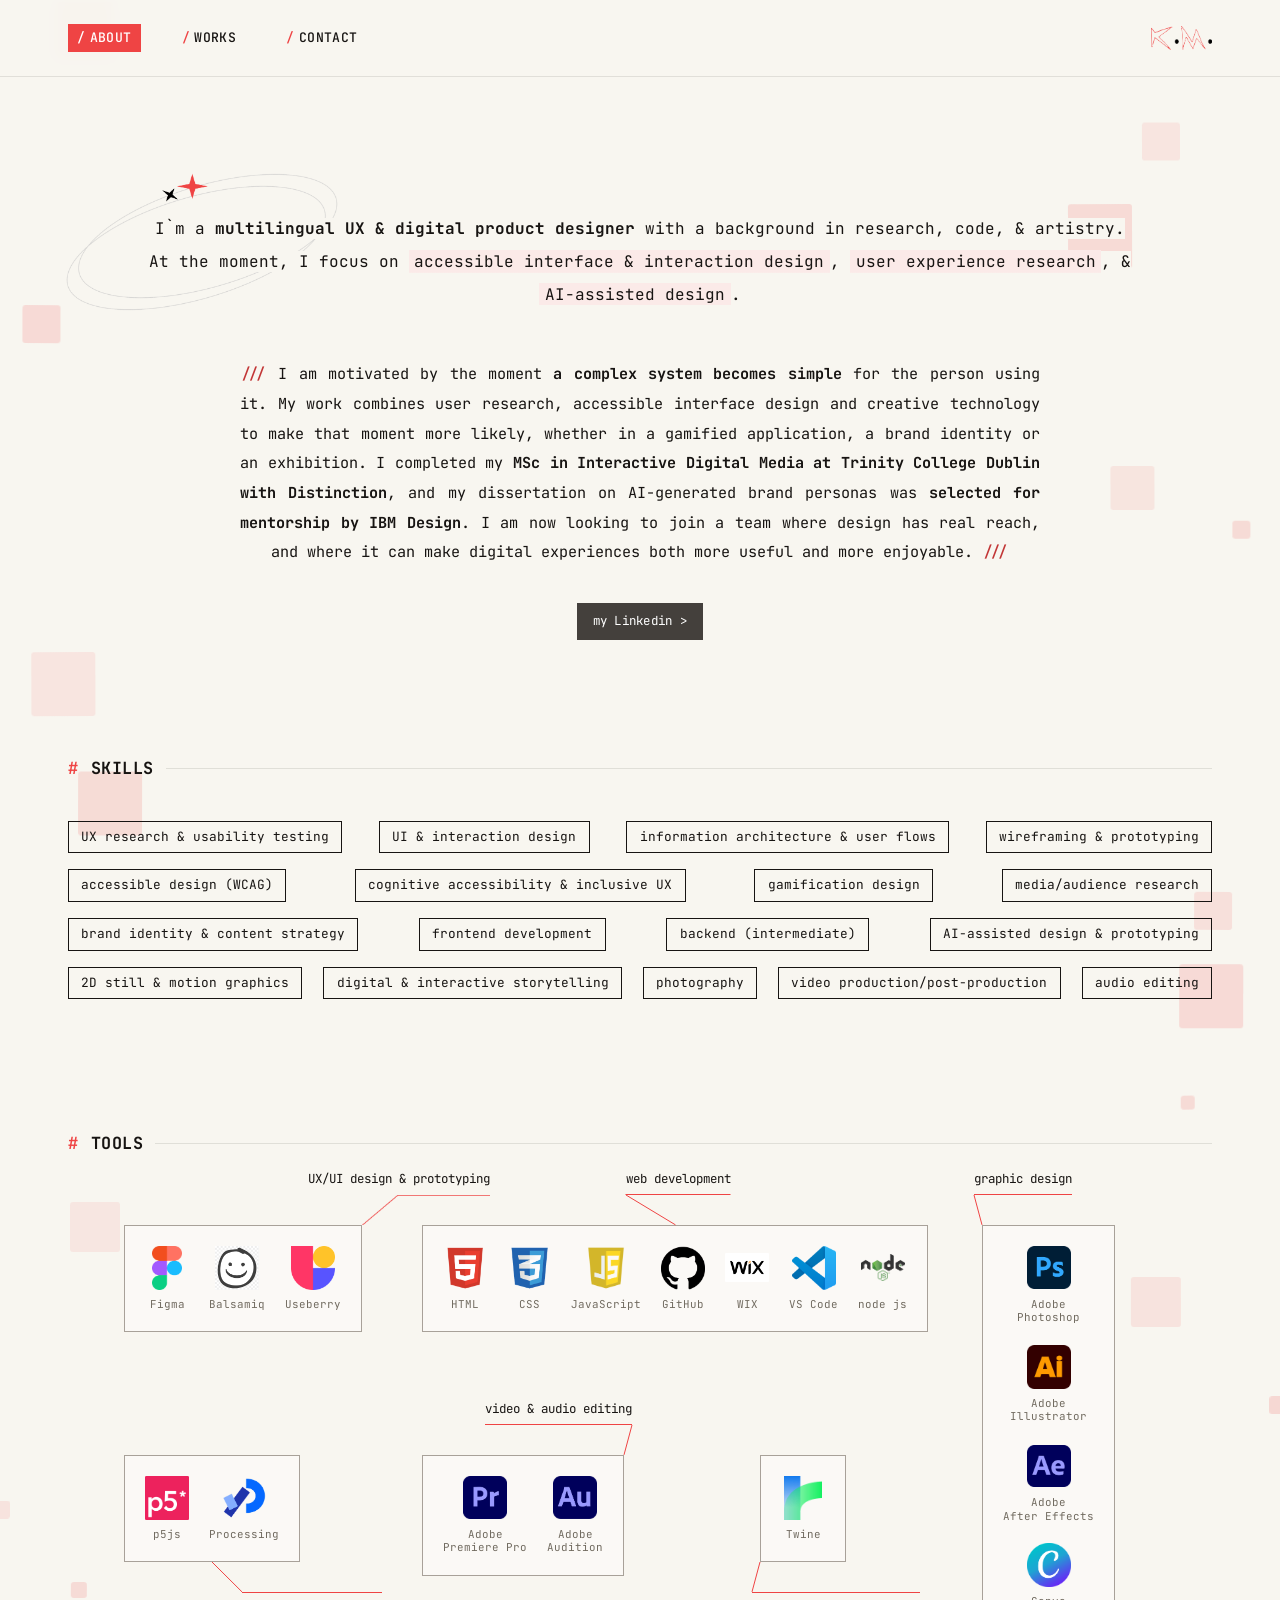
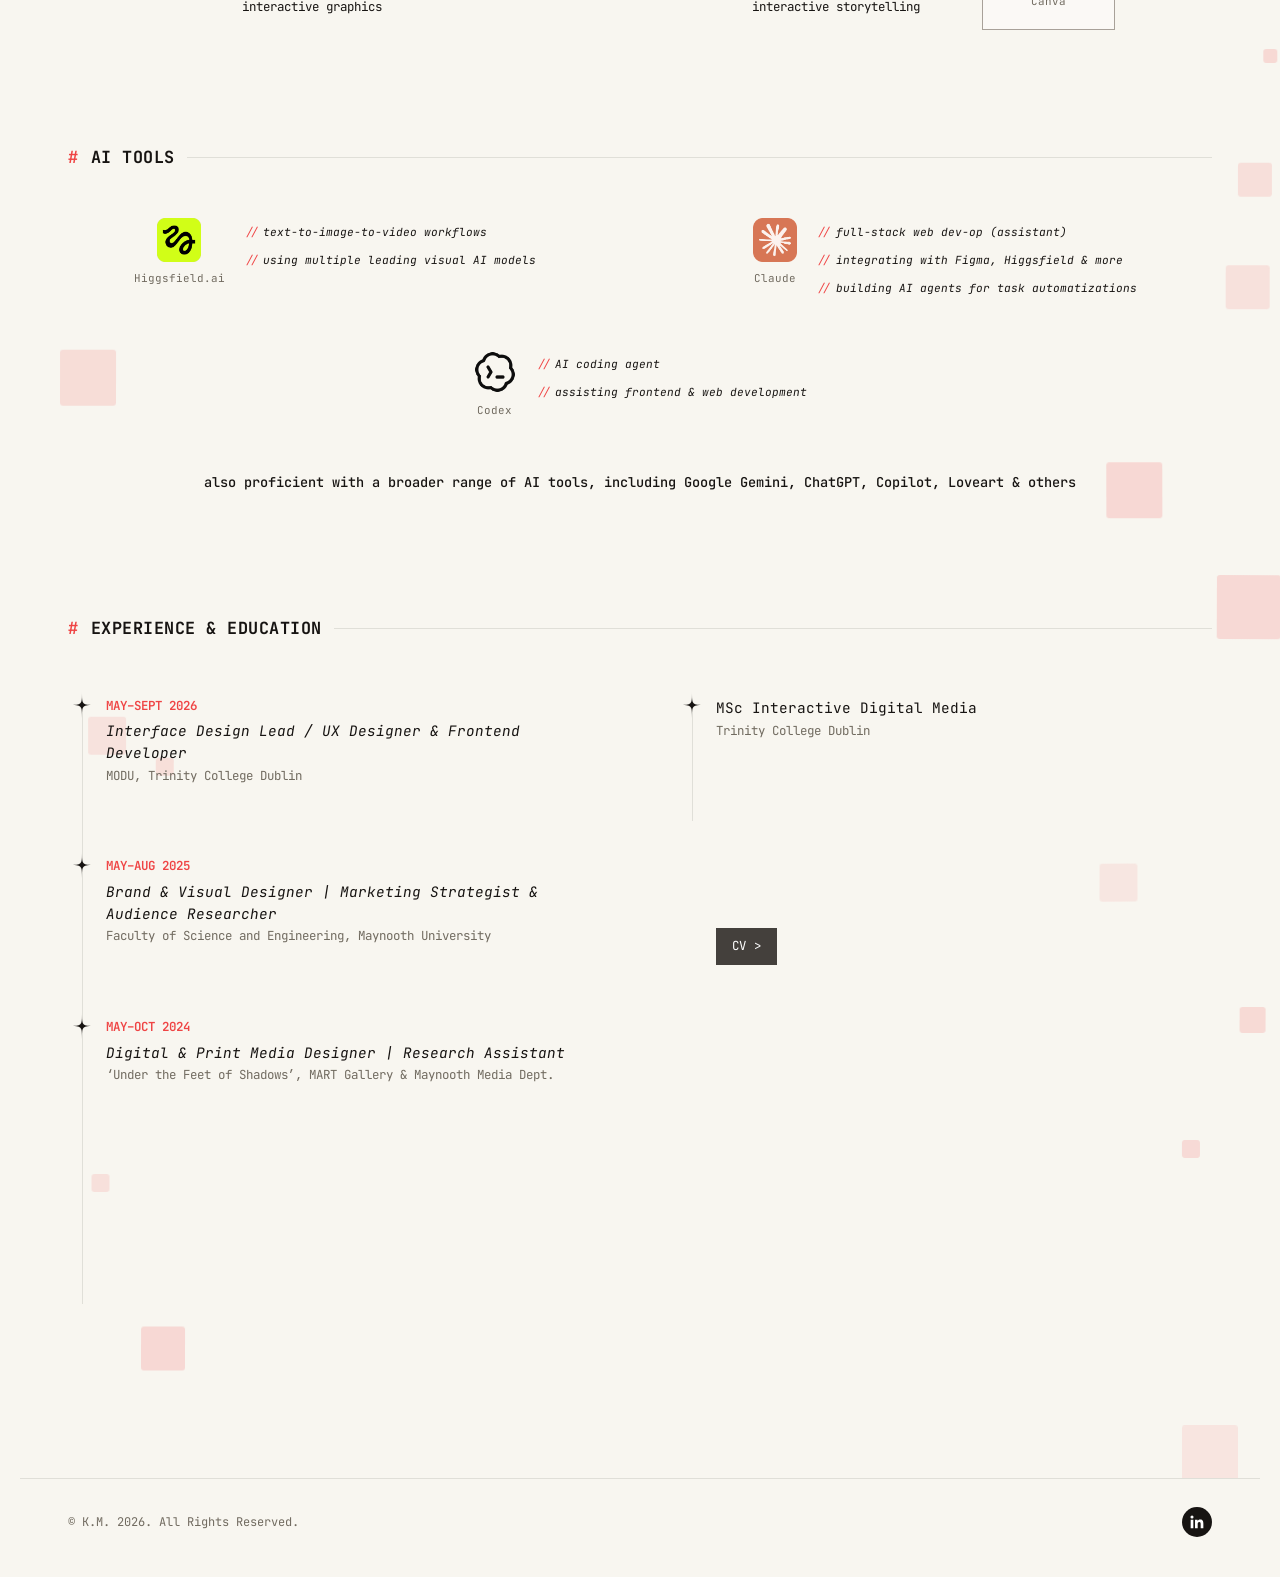
==== about.html @ 87e81edd "v" ====
<!DOCTYPE html>
<html lang="en">
<head>
  <meta charset="UTF-8">
  <meta name="viewport" content="width=device-width, initial-scale=1.0">
  <title>About — K.M.</title>
  <meta name="description" content="About Krystyna (K.M.) — skills, tools, AI workflow, and experience & education.">

  <link rel="preconnect" href="https://fonts.googleapis.com">
  <link rel="preconnect" href="https://fonts.gstatic.com" crossorigin>
  <link href="https://fonts.googleapis.com/css2?family=JetBrains+Mono:ital,wght@0,300;0,400;0,500;0,600;0,700;0,800;1,400;1,500&family=Roboto+Mono:wght@400;500;600;700;800&display=swap" rel="stylesheet">

  <link rel="stylesheet" href="css/style.css?v=15">
  <link rel="stylesheet" href="css/about.css?v=12">
</head>
<body>
<script src="js/page-loader.js"></script>

  <!-- Decorative floating squares — identical markup/behaviour to index.html -->
<div class="decorations" aria-hidden="true" id="decorations">
    <span class="decoration decoration--left" style="--top:1.0%; --offset:5.4%; --size:56px; --opacity:0.6;" data-response="0.04"></span>
    <span class="decoration decoration--right" style="--top:4.9%; --offset:7.0%; --size:38px; --opacity:0.4;" data-response="0.038"></span>
    <span class="decoration decoration--right" style="--top:7.5%; --offset:10.0%; --size:64px; --opacity:0.64;" data-response="0.032"></span>
    <span class="decoration decoration--left" style="--top:10.8%; --offset:1.1%; --size:38px; --opacity:0.65;" data-response="0.025"></span>
    <span class="decoration decoration--right" style="--top:14.2%; --offset:7.6%; --size:44px; --opacity:0.41;" data-response="0.072"></span>
    <span class="decoration decoration--right" style="--top:17.9%; --offset:1.5%; --size:18px; --opacity:0.64;" data-response="0.074"></span>
    <span class="decoration decoration--left" style="--top:21.6%; --offset:4.6%; --size:64px; --opacity:0.4;" data-response="0.037"></span>
    <span class="decoration decoration--left" style="--top:24.1%; --offset:4.0%; --size:64px; --opacity:0.62;" data-response="0.075"></span>
    <span class="decoration decoration--right" style="--top:28.1%; --offset:5.8%; --size:38px; --opacity:0.5;" data-response="0.025"></span>
    <span class="decoration decoration--right" style="--top:31.0%; --offset:5.1%; --size:64px; --opacity:0.65;" data-response="0.063"></span>
    <span class="decoration decoration--right" style="--top:34.7%; --offset:4.4%; --size:14px; --opacity:0.63;" data-response="0.072"></span>
    <span class="decoration decoration--left" style="--top:38.1%; --offset:3.2%; --size:50px; --opacity:0.37;" data-response="0.07"></span>
    <span class="decoration decoration--right" style="--top:41.2%; --offset:5.8%; --size:50px; --opacity:0.45;" data-response="0.025"></span>
    <span class="decoration decoration--right" style="--top:44.4%; --offset:1.5%; --size:18px; --opacity:0.71;" data-response="0.072"></span>
    <span class="decoration decoration--left" style="--top:47.8%; --offset:1.3%; --size:18px; --opacity:0.45;" data-response="0.068"></span>
    <span class="decoration decoration--left" style="--top:51.6%; --offset:3.3%; --size:16px; --opacity:0.64;" data-response="0.059"></span>
    <span class="decoration decoration--right" style="--top:54.1%; --offset:2.3%; --size:14px; --opacity:0.68;" data-response="0.03"></span>
    <span class="decoration decoration--right" style="--top:58.2%; --offset:2.6%; --size:34px; --opacity:0.54;" data-response="0.047"></span>
    <span class="decoration decoration--right" style="--top:61.5%; --offset:1.1%; --size:44px; --opacity:0.49;" data-response="0.029"></span>
    <span class="decoration decoration--left" style="--top:64.2%; --offset:2.5%; --size:56px; --opacity:0.6;" data-response="0.064"></span>
    <span class="decoration decoration--right" style="--top:68.0%; --offset:7.0%; --size:56px; --opacity:0.7;" data-response="0.074"></span>
    <span class="decoration decoration--right" style="--top:71.6%; --offset:1.9%; --size:64px; --opacity:0.67;" data-response="0.044"></span>
    <span class="decoration decoration--left" style="--top:74.4%; --offset:8.8%; --size:38px; --opacity:0.47;" data-response="0.03"></span>
    <span class="decoration decoration--left" style="--top:77.5%; --offset:9.9%; --size:18px; --opacity:0.55;" data-response="0.054"></span>
    <span class="decoration decoration--right" style="--top:80.9%; --offset:9.1%; --size:38px; --opacity:0.37;" data-response="0.042"></span>
    <span class="decoration decoration--right" style="--top:84.3%; --offset:3.2%; --size:26px; --opacity:0.66;" data-response="0.032"></span>
    <span class="decoration decoration--right" style="--top:88.1%; --offset:4.1%; --size:18px; --opacity:0.65;" data-response="0.061"></span>
    <span class="decoration decoration--left" style="--top:91.0%; --offset:4.9%; --size:18px; --opacity:0.5;" data-response="0.056"></span>
    <span class="decoration decoration--left" style="--top:94.2%; --offset:10.4%; --size:44px; --opacity:0.69;" data-response="0.034"></span>
    <span class="decoration decoration--right" style="--top:98.0%; --offset:1.2%; --size:56px; --opacity:0.39;" data-response="0.04"></span>
  </div>


  <header class="site-header" id="site-header">
    <div class="site-header__inner">
      <nav class="primary-nav" aria-label="Primary">
        <button class="nav-toggle" id="nav-toggle" aria-expanded="false" aria-controls="primary-nav-list">
          <span class="nav-toggle__bar"></span>
          <span class="nav-toggle__bar"></span>
          <span class="nav-toggle__bar"></span>
          <span class="sr-only">Menu</span>
        </button>
        <ul class="primary-nav__list" id="primary-nav-list">
          <li><a class="nav-link nav-link--active" href="about.html" aria-current="page"><span class="nav-link__slash">/</span> <span class="nav-link__label" data-text="ABOUT">ABOUT</span></a></li>
          <li><a class="nav-link" href="index.html"><span class="nav-link__slash">/</span> <span class="nav-link__label" data-text="WORKS">WORKS</span></a></li>
          <li><a class="nav-link" href="contact.html"><span class="nav-link__slash">/</span> <span class="nav-link__label" data-text="CONTACT">CONTACT</span></a></li>
        </ul>
      </nav>

      <a class="logo" href="index.html" aria-label="K.M. — home">
        <img src="assets/images/K.M..png" alt="" width="72" height="24">
      </a>
    </div>
  </header>

  <!-- reusable sparkle icon, referenced via <use> throughout this page -->
  <svg width="0" height="0" style="position:absolute" aria-hidden="true">
    <symbol id="icon-sparkle" viewBox="0 0 200 200">
      <path fill="currentColor" d="M100,4 C100,100 100,100 196,100 C100,100 100,100 100,196 C100,100 100,100 4,100 C100,100 100,100 100,4 Z"/>
    </symbol>
  </svg>

  <main id="main-content">

    <!-- ============ INTRO / BIO ============ -->
    <section class="about-intro">
      <div class="about-flourish" aria-hidden="true">
        <img src="assets/images/decoration.png" alt="">
      </div>

      <p class="about-bio"><span class="about-bio__text">I&#96;m a <strong>multilingual UX &amp; digital product designer</strong> with a background in research, code, &amp; artistry. At the moment, I focus on <mark>accessible interface &amp; interaction design</mark>, <mark>user experience research</mark>, &amp; <mark>AI-assisted design</mark>.</span></p>
    </section>

    <!-- ============ STORY ============ -->
    <section class="about-story">
      <div class="about-story__row">
        <p class="about-story__text">
          <span class="about-story__marker">///</span>
          I am motivated by the moment <strong>a complex system becomes simple</strong> for the person using it. My work combines user research, accessible interface design and creative technology to make that moment more likely, whether in a gamified application, a brand identity or an exhibition. I completed my <strong>MSc in Interactive Digital Media at Trinity College Dublin with Distinction</strong>, and my dissertation on AI-generated brand personas was <strong>selected for mentorship by IBM Design</strong>. I am now looking to join a team where design has real reach, and where it can make digital experiences both more useful and more enjoyable.
          <span class="about-story__marker">///</span>
        </p>

      </div>


      <div class="about-story__linkedin">
        <a class="about-external-btn" href="https://www.linkedin.com/in/krystyna-mikava/ " target="_blank" rel="noopener noreferrer">
          <span class="about-external-btn__text">my Linkedin</span>
          <span class="about-external-btn__arrow" aria-hidden="true">&gt;</span>
        </a>
      </div>
    </section>

    <!-- ============ SKILLS ============ -->
    <section class="about-section" id="skills">
      <h2 class="section-heading">
        <span class="section-heading__hash">#</span>
        <span class="section-heading__label" data-text="SKILLS">SKILLS</span>
        <span class="section-heading__line"></span>
      </h2>

      <ul class="skills-list">
        <li class="skill-pill">UX research &amp; usability testing</li>
        <li class="skill-pill">UI &amp; interaction design</li>
        <li class="skill-pill">information architecture &amp; user flows</li>
        <li class="skill-pill">wireframing &amp; prototyping</li>
        <li class="skill-pill">accessible design (WCAG)</li>
        <li class="skill-pill">cognitive accessibility &amp; inclusive UX</li>
        <li class="skill-pill">gamification design</li>
        <li class="skill-pill">media/audience research</li>
        <li class="skill-pill">brand identity &amp; content strategy</li>
        <li class="skill-pill">frontend development</li>
        <li class="skill-pill">backend (intermediate)</li>
        <li class="skill-pill">AI-assisted design &amp; prototyping</li>
        <li class="skill-pill">2D still &amp; motion graphics</li>
        <li class="skill-pill">digital &amp; interactive storytelling</li>
        <li class="skill-pill">photography</li>
        <li class="skill-pill">video production/post-production</li>
        <li class="skill-pill">audio editing</li>
      </ul>
    </section>

    <!-- ============ TOOLS ============ -->
    <section class="about-section" id="tools">
      <h2 class="section-heading">
        <span class="section-heading__hash">#</span>
        <span class="section-heading__label" data-text="TOOLS">TOOLS</span>
        <span class="section-heading__line"></span>
      </h2>

      <div class="tools-diagram">

        <div class="tool-group tool-group--figma">
          <div class="tool-group__box tool-group__box--row">
            <div class="tool-group__icon"><img src="assets/images/Figma 2.png" alt="Figma" width="44" height="44"><span class="tool-group__icon-label">Figma</span></div>
            <div class="tool-group__icon"><img src="assets/images/balsamiq.png" alt="Balsamiq" width="44" height="44"><span class="tool-group__icon-label">Balsamiq</span></div>
            <div class="tool-group__icon"><img src="assets/images/useberry.png" alt="Useberry" width="44" height="44"><span class="tool-group__icon-label">Useberry</span></div>
          </div>
          <div class="tool-group__connector tool-group__connector--image" aria-hidden="true">
            <img src="assets/images/line1-ui.png" class="tool-group__connector-line-img" alt="">
          </div>
          <span class="tool-group__label tool-group__label--top-right">
            <span class="tool-group__label-text" data-text="UX/UI design &amp; prototyping">UX/UI design &amp; prototyping</span>
          </span>
        </div>

        <div class="tool-group tool-group--web" data-connect-from="center">
          <div class="tool-group__box tool-group__box--row">
            <div class="tool-group__icon"><img src="assets/images/html 2.png" alt="HTML" width="44" height="44"><span class="tool-group__icon-label">HTML</span></div>
            <div class="tool-group__icon"><img src="assets/images/css 3.png" alt="CSS" width="44" height="44"><span class="tool-group__icon-label">CSS</span></div>
            <div class="tool-group__icon"><img src="assets/images/js 2.png" alt="JavaScript" width="44" height="44"><span class="tool-group__icon-label">JavaScript</span></div>
            <div class="tool-group__icon"><img src="assets/images/git 2.png" alt="GitHub" width="44" height="44"><span class="tool-group__icon-label">GitHub</span></div>
            <div class="tool-group__icon"><img src="assets/images/WIX 2.png" alt="Wix" width="44" height="44"><span class="tool-group__icon-label">WIX</span></div>
            <div class="tool-group__icon"><img src="assets/images/image 70.png" alt="VS Code" width="44" height="44"><span class="tool-group__icon-label">VS Code</span></div>
            <div class="tool-group__icon"><img src="assets/images/image 71.png" alt="Node.js" width="44" height="44"><span class="tool-group__icon-label">node js</span></div>
          </div>
          <svg class="tool-group__connector tool-group__connector--above" viewBox="0 0 100 60" preserveAspectRatio="none" aria-hidden="true">
            <line class="tool-group__connector-line" x1="8" y1="56" x2="92" y2="4"></line>
          </svg>
          <span class="tool-group__label tool-group__label--top-center">
            <span class="tool-group__label-text" data-text="web development">web development</span>
          </span>
        </div>

        <div class="tool-group tool-group--graphic">
          <div class="tool-group__box tool-group__box--column">
            <div class="tool-group__icon"><img src="assets/images/image 72.png" alt="Adobe Photoshop" width="44" height="44"><span class="tool-group__icon-label">Adobe<br>Photoshop</span></div>
            <div class="tool-group__icon"><img src="assets/images/image 73.png" alt="Adobe Illustrator" width="44" height="44"><span class="tool-group__icon-label">Adobe<br>Illustrator</span></div>
            <div class="tool-group__icon"><img src="assets/images/image 74.png" alt="Adobe After Effects" width="44" height="44"><span class="tool-group__icon-label">Adobe<br>After Effects</span></div>
            <div class="tool-group__icon"><img src="assets/images/canva 2.png" alt="Canva" width="44" height="44"><span class="tool-group__icon-label">Canva</span></div>
          </div>
          <svg class="tool-group__connector tool-group__connector--above" viewBox="0 0 100 60" preserveAspectRatio="none" aria-hidden="true">
            <line class="tool-group__connector-line" x1="8" y1="56" x2="92" y2="4"></line>
          </svg>
          <span class="tool-group__label tool-group__label--top-left">
            <span class="tool-group__label-text" data-text="graphic design">graphic design</span>
          </span>
        </div>

        <div class="tool-group tool-group--p5" data-connect-edge="left" data-connect-from="center">
          <div class="tool-group__box tool-group__box--row">
            <div class="tool-group__icon"><img src="assets/images/image 75.png" alt="p5.js" width="44" height="44"><span class="tool-group__icon-label">p5js</span></div>
            <div class="tool-group__icon"><img src="assets/images/image 76.png" alt="Processing" width="44" height="44"><span class="tool-group__icon-label">Processing</span></div>
          </div>
          <svg class="tool-group__connector tool-group__connector--below" viewBox="0 0 100 60" preserveAspectRatio="none" aria-hidden="true">
            <line class="tool-group__connector-line" x1="4" y1="4" x2="96" y2="56"></line>
          </svg>
          <span class="tool-group__label tool-group__label--bottom-right">
            <span class="tool-group__label-text" data-text="interactive graphics">interactive graphics</span>
          </span>
        </div>

        <div class="tool-group tool-group--videoaudio">
          <div class="tool-group__box tool-group__box--row">
            <div class="tool-group__icon"><img src="assets/images/image 77.png" alt="Adobe Premiere Pro" width="44" height="44"><span class="tool-group__icon-label">Adobe<br>Premiere Pro</span></div>
            <div class="tool-group__icon"><img src="assets/images/image 78.png" alt="Adobe Audition" width="44" height="44"><span class="tool-group__icon-label">Adobe<br>Audition</span></div>
          </div>
          <svg class="tool-group__connector tool-group__connector--above" viewBox="0 0 100 60" preserveAspectRatio="none" aria-hidden="true">
            <line class="tool-group__connector-line" x1="8" y1="56" x2="92" y2="4"></line>
          </svg>
          <span class="tool-group__label tool-group__label--top-right">
            <span class="tool-group__label-text" data-text="video &amp; audio editing">video &amp; audio editing</span>
          </span>
        </div>

        <div class="tool-group tool-group--twine">
          <div class="tool-group__box">
            <div class="tool-group__icon"><img src="assets/images/twine 2.png" alt="Twine" width="44" height="44"><span class="tool-group__icon-label">Twine</span></div>
          </div>
          <svg class="tool-group__connector tool-group__connector--below" viewBox="0 0 100 60" preserveAspectRatio="none" aria-hidden="true">
            <line class="tool-group__connector-line" x1="96" y1="4" x2="4" y2="56"></line>
          </svg>
          <span class="tool-group__label tool-group__label--bottom-left">
            <span class="tool-group__label-text" data-text="interactive storytelling">interactive storytelling</span>
          </span>
        </div>

      </div>
    </section>

    <!-- ============ AI TOOLS ============ -->
    <section class="about-section" id="ai-tools">
      <h2 class="section-heading">
        <span class="section-heading__hash">#</span>
        <span class="section-heading__label" data-text="AI TOOLS">AI TOOLS</span>
        <span class="section-heading__line"></span>
      </h2>

      <div class="ai-tools">
        <div class="ai-tool">
          <div class="ai-tool__icon">
            <img src="assets/images/image 67.png" alt="Higgsfield.ai" width="44" height="44">
            <span class="ai-tool__name">Higgsfield.ai</span>
          </div>
          <div class="ai-tool__body">
            <p class="ai-tool__line"><span class="ai-tool__slash">//</span>text-to-image-to-video workflows</p>
            <p class="ai-tool__line"><span class="ai-tool__slash">//</span>using multiple leading visual AI models</p>
          </div>
        </div>

        <div class="ai-tool">
          <div class="ai-tool__icon">
            <img src="assets/images/image 68.png" alt="Claude" width="44" height="44">
            <span class="ai-tool__name">Claude</span>
          </div>
          <div class="ai-tool__body">
            <p class="ai-tool__line"><span class="ai-tool__slash">//</span>full-stack web dev-op (assistant)</p>
            <p class="ai-tool__line"><span class="ai-tool__slash">//</span>integrating with Figma, Higgsfield &amp; more</p>
            <p class="ai-tool__line"><span class="ai-tool__slash">//</span>building AI agents for task automatizations</p>
          </div>
        </div>

        <div class="ai-tool ai-tool--centered">
          <div class="ai-tool__icon">
            <img src="assets/images/codex.png" alt="Codex" width="44" height="44">
            <span class="ai-tool__name">Codex</span>
          </div>
          <div class="ai-tool__body">
            <p class="ai-tool__line"><span class="ai-tool__slash">//</span>AI coding agent</p>
            <p class="ai-tool__line"><span class="ai-tool__slash">//</span>assisting frontend &amp; web development</p>
          </div>
        </div>
      </div>

      <p class="ai-tools__more">also proficient with a broader range of AI tools, including Google Gemini, ChatGPT, Copilot, Loveart &amp; others</p>
    </section>

    <!-- ============ EXPERIENCE & EDUCATION ============ -->
    <section class="about-section" id="experience-education">
      <h2 class="section-heading">
        <span class="section-heading__hash">#</span>
        <span class="section-heading__label" data-text="EXPERIENCE &amp; EDUCATION">EXPERIENCE &amp; EDUCATION</span>
        <span class="section-heading__line"></span>
      </h2>

      <div class="timelines">
        <div class="timeline timeline--accent" aria-label="Experience timeline">
          <span class="timeline__line"></span>

          <div class="timeline__item">
            <span class="timeline__sparkle" aria-hidden="true"><svg><use href="#icon-sparkle"></use></svg></span>
            <p class="timeline__date">MAY&ndash;SEPT 2026</p>
            <p class="timeline__role">Interface Design Lead / UX Designer &amp; Frontend Developer</p>
            <p class="timeline__place">MODU, Trinity College Dublin</p>
          </div>

          <div class="timeline__item">
            <span class="timeline__sparkle" aria-hidden="true"><svg><use href="#icon-sparkle"></use></svg></span>
            <p class="timeline__date">MAY&ndash;AUG 2025</p>
            <p class="timeline__role">Brand &amp; Visual Designer | Marketing Strategist &amp; Audience Researcher</p>
            <p class="timeline__place">Faculty of Science and Engineering, Maynooth University</p>
          </div>

          <div class="timeline__item">
            <span class="timeline__sparkle" aria-hidden="true"><svg><use href="#icon-sparkle"></use></svg></span>
            <p class="timeline__date">MAY&ndash;OCT 2024</p>
            <p class="timeline__role">Digital &amp; Print Media Designer | Research Assistant</p>
            <p class="timeline__place">&lsquo;Under the Feet of Shadows&rsquo;, MART Gallery &amp; Maynooth Media Dept.</p>
          </div>

          <div class="timeline__item">
            <span class="timeline__sparkle" aria-hidden="true"><svg><use href="#icon-sparkle"></use></svg></span>
            <p class="timeline__date">2024&ndash;PRESENT</p>
            <p class="timeline__role">Event &amp; Portrait Photographer</p>
            <p class="timeline__place">Independent</p>
          </div>

          <div class="timeline__item">
            <span class="timeline__sparkle" aria-hidden="true"><svg><use href="#icon-sparkle"></use></svg></span>
            <p class="timeline__date">SEPT 2023&ndash;2024</p>
            <p class="timeline__role">MAP Ambassador &amp; Orientation Leader</p>
            <p class="timeline__place">Maynooth Access Programme, Maynooth University</p>
          </div>
        </div>

        <div class="timeline timeline--muted" aria-label="Education timeline">
          <span class="timeline__line"></span>

          <div class="timeline__item">
            <span class="timeline__sparkle" aria-hidden="true"><svg><use href="#icon-sparkle"></use></svg></span>
            <p class="timeline__role">MSc Interactive Digital Media</p>
            <p class="timeline__place">Trinity College Dublin</p>
          </div>

          <div class="timeline__item">
            <span class="timeline__sparkle" aria-hidden="true"><svg><use href="#icon-sparkle"></use></svg></span>
            <p class="timeline__role">BA Media Studies</p>
            <p class="timeline__place">Maynooth University</p>
          </div>

          <div class="timeline__links">
            <a class="about-external-btn about-external-btn--block" href="assets/images/CV%20-%20K.M..pdf" target="_blank" rel="noopener noreferrer">
              <span class="about-external-btn__text">CV</span>
              <span class="about-external-btn__arrow" aria-hidden="true">&gt;</span>
            </a>
          </div>
        </div>
      </div>
    </section>

  </main>

  <footer class="site-footer">
    <p class="site-footer__copy">© K.M. 2026. All Rights Reserved.</p>
    <a class="site-footer__social" href="https://www.linkedin.com/in/krystyna-mikava/" target="_blank" rel="noopener noreferrer" aria-label="Open LinkedIn profile in a new window">
      <svg width="18" height="18" viewBox="0 0 24 24" fill="currentColor" aria-hidden="true">
        <path d="M20.45 20.45h-3.55v-5.57c0-1.33-.02-3.04-1.85-3.04-1.86 0-2.14 1.45-2.14 2.94v5.67H9.36V9h3.41v1.56h.05c.48-.9 1.64-1.85 3.38-1.85 3.61 0 4.28 2.38 4.28 5.47v6.27zM5.34 7.43a2.06 2.06 0 1 1 0-4.12 2.06 2.06 0 0 1 0 4.12zM7.12 20.45H3.56V9h3.56v11.45z"/>
      </svg>
    </a>
  </footer>

  <script src="js/decorations.js" defer></script>
  <script src="js/scramble.js" defer></script>
  <script src="js/main.js" defer></script>
  <script src="js/mobile-notice.js" defer></script>
  <script src="js/section-reveal.js" defer></script>
  <script src="js/bio-highlight.js?v=2" defer></script>
  <script src="js/tools-diagram.js?v=2" defer></script>
  <script src="js/timeline.js" defer></script>
</body>
</html>
---- css/style.css ----
/* =========================================================================
   K.M. PORTFOLIO — MAIN STYLESHEET
   Table of contents:
   1. Variables & tokens
   2. Reset & base
   3. Accessibility helpers
   4. Decorative floating squares
   5. Header & navigation
   6. Hero section
   7. Works / project grid
   8. Footer
   9. Responsive breakpoints
   10. Reduced motion
   ========================================================================= */

/* ---------------------------------------------------------------------
   1. VARIABLES & TOKENS
   --------------------------------------------------------------------- */
:root {
  /* Colour palette */
  --color-bg: #F8F6F0;
  --color-orange: #EF4444;
  --color-orange-text: #C23636; /* WCAG AA-safe variant of the brand red for small text/backgrounds */
  --color-orange-pale: #FBEAE8;
  --color-orange-decoration: #F6CBC7; /* much lighter tint of the brand red for the decorative squares */
  --color-dark: #44403C;
  --color-text: #171412;
  --color-text-muted: #716B60;
  --color-border: rgba(23, 20, 18, 0.1);
  --color-white: #FFFFFF;

  /* Typography */
  --font-mono: 'JetBrains Mono', 'Courier New', Courier, monospace;
  --font-script: 'Caveat', cursive;
  --font-heading: 'Roboto Mono', 'Courier New', Courier, monospace;

  /* Layout */
  --container-width: 1240px;
  --container-pad: clamp(1.25rem, 4vw, 3rem);
  --section-gap: clamp(4rem, 9vw, 7.5rem);

  /* Motion */
  --ease-out: cubic-bezier(0.16, 1, 0.3, 1);
  --ease-soft: cubic-bezier(0.4, 0, 0.2, 1);
  --transition-fast: 0.2s;
  --transition-med: 0.4s;

  /* Header */
  --header-height: 76px;
}

/* ---------------------------------------------------------------------
   2. RESET & BASE
   --------------------------------------------------------------------- */
*, *::before, *::after {
  box-sizing: border-box;
}

html {
  scroll-behavior: smooth;
  -webkit-text-size-adjust: 100%;
  /* horizontal clipping lives on <html> (it propagates to the viewport), not on
     <body>: an overflow value on <body> makes Safari treat it as the scroll
     container and the sticky header stops sticking */
  overflow-x: hidden;
}

html, body {
  min-height: 100%;
}

body {
  position: relative;
  margin: 0;
  background: var(--color-bg);
  color: var(--color-text);
  font-family: var(--font-mono);
  font-size: 16px;
  line-height: 1.5;
  -webkit-font-smoothing: antialiased;
  -moz-osx-font-smoothing: grayscale;
}

img {
  max-width: 100%;
  display: block;
}

a {
  color: inherit;
}

ul {
  margin: 0;
  padding: 0;
  list-style: none;
}

h1, p, mark {
  margin: 0;
}

mark {
  background: none;
  color: inherit;
}

button {
  font-family: inherit;
  cursor: pointer;
}

/* ---------------------------------------------------------------------
   3. ACCESSIBILITY HELPERS
   --------------------------------------------------------------------- */
.sr-only {
  position: absolute;
  width: 1px;
  height: 1px;
  padding: 0;
  margin: -1px;
  overflow: hidden;
  clip: rect(0, 0, 0, 0);
  white-space: nowrap;
  border: 0;
}

.skip-link {
  position: absolute;
  top: -48px;
  left: 1rem;
  z-index: 1000;
  background: var(--color-dark);
  color: var(--color-white);
  padding: 0.6rem 1rem;
  font-size: 0.8rem;
  text-decoration: none;
  transition: top var(--transition-fast) var(--ease-soft);
}

.skip-link:focus {
  top: 1rem;
}

a:focus-visible,
button:focus-visible {
  outline: 2px solid var(--color-orange);
  outline-offset: 3px;
}

/* ---------------------------------------------------------------------
   4. DECORATIVE FLOATING SQUARES
   --------------------------------------------------------------------- */
.decorations {
  position: absolute;
  inset: 0;
  z-index: -1;
  overflow: hidden;
  pointer-events: none;
}

.decoration {
  position: absolute;
  top: var(--top, 10%);
  width: var(--size, 90px);
  height: var(--size, 90px);
  background: var(--color-orange-decoration);
  opacity: var(--opacity, 0.5);
  border-radius: 3px;
  pointer-events: auto;
  will-change: transform;
  transform: translate3d(0, 0, 0);
}

.decoration--left {
  left: var(--offset, 4%);
}

.decoration--right {
  right: var(--offset, 4%);
}

/* ---------------------------------------------------------------------
   5. HEADER & NAVIGATION
   --------------------------------------------------------------------- */
.site-header {
  position: -webkit-sticky;
  position: sticky;
  top: 0;
  z-index: 100;
  background: rgba(248, 246, 240, 0.92);
  backdrop-filter: blur(6px);
  -webkit-backdrop-filter: blur(6px);
  border-bottom: 1px solid var(--color-border);
}

.site-header__inner {
  max-width: var(--container-width);
  margin: 0 auto;
  padding: 1.35rem var(--container-pad);
  display: flex;
  align-items: center;
  justify-content: space-between;
  min-height: var(--header-height);
}

.primary-nav__list {
  display: flex;
  align-items: center;
  gap: clamp(1rem, 2.5vw, 2.25rem);
}

.nav-link {
  position: relative;
  display: inline-flex;
  align-items: center;
  gap: 0.3em;
  text-decoration: none;
  font-size: 0.82rem;
  font-weight: 500;
  letter-spacing: 0.03em;
  color: var(--color-text);
  padding: 0.35em 0.7em;
  white-space: nowrap;
  transition: background-color var(--transition-fast) var(--ease-soft),
              color var(--transition-fast) var(--ease-soft);
}

.nav-link__slash {
  color: var(--color-orange);
  transition: color var(--transition-fast) var(--ease-soft);
}

.nav-link--active,
.nav-link:hover,
.nav-link:focus-visible {
  background: var(--color-orange);
  color: var(--color-white);
}

.nav-link--active .nav-link__slash,
.nav-link:hover .nav-link__slash,
.nav-link:focus-visible .nav-link__slash {
  color: var(--color-white);
}

.logo img {
  height: 24px;
  width: auto;
  object-fit: contain;
}

/* Mobile nav toggle (hidden on desktop) */
.nav-toggle {
  display: none;
  flex-direction: column;
  justify-content: center;
  gap: 4px;
  width: 32px;
  height: 32px;
  background: none;
  border: none;
  padding: 0;
}

.nav-toggle__bar {
  display: block;
  width: 100%;
  height: 2px;
  background: var(--color-text);
  transition: transform var(--transition-fast) var(--ease-soft), opacity var(--transition-fast);
}

.nav-toggle[aria-expanded="true"] .nav-toggle__bar:nth-child(1) {
  transform: translateY(6px) rotate(45deg);
}

.nav-toggle[aria-expanded="true"] .nav-toggle__bar:nth-child(2) {
  opacity: 0;
}

.nav-toggle[aria-expanded="true"] .nav-toggle__bar:nth-child(3) {
  transform: translateY(-6px) rotate(-45deg);
}

/* ---------------------------------------------------------------------
   6. HERO SECTION
   --------------------------------------------------------------------- */
.hero {
  max-width: 980px;
  margin: 0 auto;
  padding: clamp(3rem, 7vw, 5rem) var(--container-pad) clamp(2.5rem, 5vw, 4rem);
  text-align: center;
}

.typewriter-cursor {
  display: inline-block;
  width: 2px;
  height: 1em;
  margin-left: 1px;
  background: var(--color-text);
  vertical-align: text-bottom;
  animation: cursor-blink 0.85s step-end infinite;
}



@keyframes cursor-blink {
  0%, 49% { opacity: 1; }
  50%, 100% { opacity: 0; }
}

.hero__heading {
  position: relative;
  font-weight: 400;
  line-height: 1.6;
}

.heading-row {
  display: block;
  position: relative;
  z-index: 1;
}

/* Safety net: hides any leftover old standalone globe markup that may
   still be sitting in the HTML below the heading. The real fix is to
   delete that old <div class="hero__globe">...</div> block entirely —
   it's been replaced by .hero__heading-globe (see below), which sits
   behind the text instead of below it. */
.hero__globe {
  display: none !important;
}

/* planet placeholder — sits behind the text, rendered at full size (not
   cropped); the two text rows simply paint on top of it in normal stacking
   order, so it peeks through the gaps between words/lines. */
.hero__heading-globe {
  position: absolute;
  top: 0%;
  left: 57%;
  transform: translate(-50%, -50%);
  z-index: -1;
  pointer-events: none;
}

.hero__heading-globe img {
  width: clamp(140px, 18vw, 230px);
  height: auto;
  display: block;
  clip-path: inset(0 0 37% 0);
}

.heading-sparkle {
  display: inline-flex;
  width: 0.7em;
  height: 0.7em;
  margin: 0 0.2em;
  vertical-align: middle;
  color: var(--color-text);
}

.heading-sparkle svg {
  width: 100%;
  height: 100%;
}

.heading-plain {
  font-family: var(--font-heading);
  font-weight: 400;
  font-size: clamp(0.95rem, 0.8rem + 0.5vw, 1.15rem);
  color: var(--color-text);
  margin: 0 0.12em;
}

.heading-accent {
  font-family: var(--font-heading);
  font-weight: 400;
  font-size: clamp(0.95rem, 0.8rem + 0.5vw, 1.15rem);
  color: var(--color-orange);
  margin: 0 0.12em;
}

/* vertically stretched black text — same Roboto Mono, just scaled.
   "Pouring my", "digital experiences" and "products" all share this one
   size/weight so they read as one consistent style, matching "Pouring my". */
.heading-stretched {
  display: inline-block;
  font-family: var(--font-heading);
  font-weight: 400;
  font-size: clamp(1.2rem, 1rem + 0.8vw, 1.55rem);
  color: var(--color-text);
  transform: scaleY(1.4) scaleX(0.85);
  transform-origin: center;
  margin: 0 0.12em;
  
}

.hero__divider {
  display: flex;
  align-items: center;
  justify-content: center;
  gap: 1rem;
  margin: 2rem auto 2.5rem;
  max-width: 520px;
}

.hero__divider-line {
  flex: 1;
  height: 1px;
  background: var(--color-border);
}

.hero__divider-plus {
  color: var(--color-orange-text);
  font-size: 0.9rem;
}

.hero__bio {
  max-width: 700px;
  margin: 0 auto;
  font-size: clamp(0.85rem, 0.4vw + 0.75rem, 0.95rem);
  line-height: 2;
  color: var(--color-text);
}

.hero__bio strong {
  font-weight: 700;
}

/* The highlight is painted as a gradient rather than a flat background so
   its width can be animated — it sweeps in from the left like a marker
   being drawn across the words, once the typewriter has finished. With
   box-decoration-break: clone each wrapped fragment gets its own
   background box, so a mark spanning two lines draws each line from its
   own left edge. */
.hero__bio mark {
  background-color: transparent;
  background-image: linear-gradient(var(--color-orange-pale), var(--color-orange-pale));
  background-repeat: no-repeat;
  background-position: left center;
  background-size: 0% 100%;
  color: var(--color-text);
  padding: 0.05em 0.35em;
  box-decoration-break: clone;
  -webkit-box-decoration-break: clone;
  transition: background-size 0.7s var(--ease-out);
  transition-delay: var(--mark-delay, 0s);
}

.hero__bio.is-highlighted mark {
  background-size: 100% 100%;
}

/* staggered so the three phrases read as being highlighted in turn */
.hero__bio mark:nth-of-type(2) { --mark-delay: 0.55s; }
.hero__bio mark:nth-of-type(3) { --mark-delay: 1.1s; }

@media (prefers-reduced-motion: reduce) {
  .hero__bio mark {
    background-size: 100% 100%;
    transition: none;
  }
}

/* typewriter characters, revealed progressively by js/typewriter.js */
.hero__bio .char {
  opacity: 0;
}

.hero__bio .char.is-visible {
  opacity: 1;
}

.hero__bio.reveal-complete .char {
  opacity: 1;
}

/* "more about me" button */
.btn-more {
  display: inline-block;
  margin-top: 2.25rem;
  text-decoration: none;
}

.btn-more__rect {
  display: inline-flex;
  align-items: center;
  gap: 0.6em;
  background: var(--color-dark);
  color: var(--color-white);
  font-size: 0.78rem;
  letter-spacing: 0.02em;
  padding: 0.85em 1.4em;
  transition: transform var(--transition-med) var(--ease-out);
}

.btn-more__arrow {
  display: inline-block;
  transition: transform var(--transition-med) var(--ease-out);
}

.btn-more:hover .btn-more__rect,
.btn-more:focus-visible .btn-more__rect {
  transform: scale(1.06);
}

.btn-more:hover .btn-more__arrow,
.btn-more:focus-visible .btn-more__arrow {
  transform: translateX(7px);
}

/* scroll cue */
.scroll-cue {
  display: flex;
  flex-direction: column;
  align-items: center;
  gap: 0.5rem;
  margin-top: clamp(3.5rem, 7vw, 6rem);
  margin-bottom: clamp(1.5rem, 4vw, 3rem);
  text-decoration: none;
  color: var(--color-text-muted);
}

.scroll-cue__label {
  font-size: 0.68rem;
  letter-spacing: 0.15em;
  text-transform: lowercase;
}

.scroll-cue__chevron {
  animation: chevron-bob 2.4s ease-in-out infinite;
}

@keyframes chevron-bob {
  0%, 100% { transform: translateY(0); }
  50% { transform: translateY(4px); }
}

/* ---------------------------------------------------------------------
   7. WORKS / PROJECT GRID
   --------------------------------------------------------------------- */
.works {
  max-width: var(--container-width);
  margin: 0 auto;
  padding: 0 var(--container-pad); /* the footer's top margin supplies the space below */
}

.works__grid {
  display: grid;
  grid-template-columns: 1fr 1fr;
  gap: clamp(2rem, 4vw, 3.5rem);
  margin-bottom: var(--section-gap);
}

.project {
  margin-bottom: var(--section-gap);
}

.works__grid .project {
  margin-bottom: 0;
}

.works__grid:last-child {
  margin-bottom: 0;
}

/* "more coming soon": frameless stylised text with a few twinkling stars */
.works__soon {
  display: flex;
  align-items: center;
  justify-content: center;
}

.works__soon__box {
  position: relative;
  display: flex;
  align-items: center;
  justify-content: center;
  width: 75%;
  margin: 0 auto;
  padding: 4rem 0;
  text-align: center;
}

.works__soon__text {
  position: relative;
  display: flex;
  flex-direction: column;
  gap: 0.15em;
  font-family: var(--font-heading);
  font-weight: 400;
  font-size: clamp(1.4rem, 2.6vw, 2.4rem);
  line-height: 1.15;
  letter-spacing: 0.02em;
  text-transform: uppercase;
  color: var(--color-dark);
}

.works__soon__line--accent {
  color: var(--color-orange);
}

.works__soon__cursor {
  margin-left: 0.1em;
  color: var(--color-orange);
  animation: soon-blink 1.1s steps(1) infinite;
}

.works__soon__star {
  position: absolute;
  display: block;
  color: var(--color-text);
  animation: soon-twinkle 3.2s ease-in-out infinite;
}

.works__soon__star svg {
  display: block;
  width: 100%;
  height: 100%;
}

/* stars sit just outside the text block (em units follow the text size) */
.works__soon__star--1 { top: -0.85em; left: -0.55em; width: 0.8em; height: 0.8em; }
.works__soon__star--2 { top: -0.6em; right: -0.5em; width: 0.45em; height: 0.45em; animation-delay: -1.1s; }
.works__soon__star--3 { bottom: -0.75em; left: 6%; width: 0.4em; height: 0.4em; animation-delay: -2.1s; }
.works__soon__star--4 { bottom: -1.1em; right: -0.1em; width: 0.9em; height: 0.9em; animation-delay: -0.6s; }

@keyframes soon-blink {
  50% { opacity: 0; }
}

@keyframes soon-twinkle {
  0%, 100% { opacity: 0.35; transform: scale(0.85) rotate(0deg); }
  50% { opacity: 1; transform: scale(1.1) rotate(20deg); }
}

@media (prefers-reduced-motion: reduce) {
  .works__soon__cursor,
  .works__soon__star { animation: none; }
}

.project__link {
  display: block;
  text-decoration: none;
  color: inherit;
}

.project__frame {
  display: block;
  position: relative;
  width: 75%; /* smaller preview images */
  margin-left: auto;
  margin-right: auto;
  margin-bottom: 0;
  transition: transform 0.5s var(--ease-out), margin-bottom 0.5s var(--ease-out);
}

.project--feature .project__frame,
.project--feature .project__caption {
  width: 67%;
  margin-left: auto;
  margin-right: auto;
}

/* MODU's feature frame runs the full edge-to-edge width of the section
   (matching the two-column row below it) rather than the standard 67% */
.project--feature-wide .project__frame,
.project--feature-wide .project__caption {
  width: 78%;
}

.project__link:hover .project__frame,
.project__link:focus-visible .project__frame,
.project__link.is-active .project__frame {
  transform: scale(1.045);
  margin-bottom: 28px; /* compensates the grown frame so it doesn't overlap the caption below */
}

.project__media {
  /* an explicit block (this is a <span>; as an inline box it is the containing
     block for the keyword tag, which Safari sizes far too narrow).
     The preview images have always shown at their own natural proportions, so
     the aspect-ratio crops below are deliberately switched off: they never
     applied while this was an inline box, and enabling them would crop images */
  display: block;
  position: relative;
  overflow: hidden;
  background: var(--color-border);
  aspect-ratio: auto;
}

.project__media--square,
.project__media--tall,
.project__media--wide {
  aspect-ratio: auto;
}

.project__media img {
  width: 100%;
  height: 100%;
  object-fit: cover;
  object-position: center;
}

/* keyword tag, reveals left-to-right on hover */
.project__tag {
  position: absolute;
  top: 14px;
  left: 14px;
  z-index: 3;
  /* explicit max-content width: Safari otherwise sizes this absolutely-positioned
     box far too narrow, so the text wraps one word per line while it reveals */
  width: max-content;
  max-width: calc(100% - 28px);
  background: var(--color-white);
  color: var(--color-orange);
  font-size: 0.68rem;
  line-height: 1.5;
  letter-spacing: 0.01em;
  padding: 0.5em 0.7em;
  -webkit-clip-path: inset(0 100% 0 0);
  clip-path: inset(0 100% 0 0);
  transition: clip-path 0.5s var(--ease-out), -webkit-clip-path 0.5s var(--ease-out);
}

.project__link:hover .project__tag,
.project__link:focus-visible .project__tag,
.project__link.is-active .project__tag {
  -webkit-clip-path: inset(0 0 0 0);
  clip-path: inset(0 0 0 0);
  transition-delay: 0.05s;
}

/* corner brackets — live on the (unclipped) frame, outside the image edges */
.project__corner {
  position: absolute;
  width: 90px;
  height: 90px;
  z-index: 2;
  opacity: 0;
  transition: opacity 0.35s var(--ease-soft), transform 0.4s var(--ease-out);
}

/* the smaller, nested inner bracket for each corner */
.project__corner::after {
  content: '';
  position: absolute;
  width: 40px;
  height: 40px;
}

.project__corner--tl {
  top: -16px;
  left: -16px;
  border-top: 1.5px solid var(--color-orange);
  border-left: 1.5px solid var(--color-orange);
  transform: translate(12px, 12px) scale(0.5);
}

.project__corner--tl::after {
  top: 10px;
  left: 10px;
  border-top: 1.5px solid var(--color-orange);
  border-left: 1.5px solid var(--color-orange);
}

.project__corner--br {
  bottom: -16px;
  right: -16px;
  border-bottom: 1.5px solid var(--color-orange);
  border-right: 1.5px solid var(--color-orange);
  transform: translate(-12px, -12px) scale(0.5);
}

.project__corner--br::after {
  bottom: 10px;
  right: 10px;
  border-bottom: 1.5px solid var(--color-orange);
  border-right: 1.5px solid var(--color-orange);
}

.project__link:hover .project__corner,
.project__link:focus-visible .project__corner,
.project__link.is-active .project__corner {
  opacity: 1;
  transform: translate(0, 0) scale(1);
  transition-delay: 0.08s;
}

.project__caption {
  width: 75%;
  margin-left: auto;
  margin-right: auto;
  margin-top: 0.9rem;
  font-size: 0.82rem;
  color: var(--color-text-muted);
  transition: color var(--transition-fast);
}

.project__link:hover ~ .project__caption,
.project__link:focus-visible ~ .project__caption,
.project__link.is-active ~ .project__caption {
  color: var(--color-orange);
}


/* ---------------------------------------------------------------------
   8. FOOTER
   --------------------------------------------------------------------- */
.site-footer {
  max-width: var(--container-width);
  margin: var(--section-gap) auto 0;
  padding: 1.75rem var(--container-pad) 2.5rem;
  display: flex;
  align-items: center;
  justify-content: space-between;
  border-top: 1px solid var(--color-border);
}

.site-footer__copy {
  font-size: 0.75rem;
  color: var(--color-text-muted);
}

.site-footer__social {
  display: inline-flex;
  align-items: center;
  justify-content: center;
  width: 30px;
  height: 30px;
  border-radius: 50%;
  background: var(--color-text);
  color: var(--color-white);
  transition: background var(--transition-fast) var(--ease-soft);
}

.site-footer__social:hover,
.site-footer__social:focus-visible {
  background: var(--color-orange);
}

/* ---------------------------------------------------------------------
   9. RESPONSIVE BREAKPOINTS
   --------------------------------------------------------------------- */
@media (max-width: 900px) {
  .decoration {
    width: calc(var(--size, 90px) * 0.75);
    height: calc(var(--size, 90px) * 0.75);
  }
}

@media (max-width: 768px) {
  .works__grid {
    grid-template-columns: 1fr;
    gap: clamp(2.5rem, 8vw, 3.5rem);
  }

  .heading-accent,
  .heading-plain,
  .heading-stretched {
    font-size: clamp(0.9rem, 3.2vw, 1.2rem);
  }
}

@media (max-width: 640px) {
  .primary-nav {
    position: relative;
  }

  .nav-toggle {
    display: flex;
  }

  .primary-nav__list {
    position: absolute;
    top: calc(100% + 1.35rem);
    left: 0;
    flex-direction: column;
    align-items: flex-start;
    gap: 0.75rem;
    background: var(--color-bg);
    border: 1px solid var(--color-border);
    padding: 1rem 1.25rem;
    min-width: 200px;
    opacity: 0;
    visibility: hidden;
    transform: translateY(-6px);
    transition: opacity var(--transition-fast) var(--ease-soft),
                transform var(--transition-fast) var(--ease-soft),
                visibility var(--transition-fast);
  }

  .primary-nav__list.is-open {
    opacity: 1;
    visibility: visible;
    transform: translateY(0);
  }

  .site-header__inner {
    padding-block: 1rem;
  }

  .hero {
    padding-top: 2.5rem;
  }

  .decoration {
    width: calc(var(--size, 90px) * 0.5);
    height: calc(var(--size, 90px) * 0.5);
  }
}

@media (max-width: 420px) {
  .hero__bio {
    line-height: 1.85;
  }
}

/* ---------------------------------------------------------------------
   10. REDUCED MOTION
   --------------------------------------------------------------------- */
@media (prefers-reduced-motion: reduce) {
  html {
    scroll-behavior: auto;
  }

  .scroll-cue__chevron {
    animation: none;
  }

  .project__frame,
  .project__tag,
  .project__corner,
  .btn-more__arrow,
  .btn-more__rect,
  .nav-toggle__bar,
  .primary-nav__list {
    transition-duration: 0.01ms !important;
  }

  .hero__bio .char {
    transition: none;
  }
}

/* ---------------------------------------------------------------------
   11b. PAGE LOADER ("// LOADING..." screen)
   Markup is built by js/page-loader.js, loaded at the top of <body>.
   --------------------------------------------------------------------- */
html.is-loading {
  overflow: hidden;
}

.page-loader {
  position: fixed;
  inset: 0;
  z-index: 9999;
  display: flex;
  flex-direction: column;
  align-items: center;
  justify-content: center;
  gap: 1.5rem;
  background: var(--color-bg);
  transition: opacity 0.45s var(--ease-soft), visibility 0.45s;
}

.page-loader.is-done {
  opacity: 0;
  visibility: hidden;
}

/* the same red + black four-point pair as the flourish on the About page */
.page-loader__stars {
  position: relative;
  width: 84px;
  height: 84px;
}

.page-loader__star {
  position: absolute;
  display: block;
}

.page-loader__star--big {
  top: 50%;
  left: 50%;
  width: 56px;
  height: 56px;
  margin: -28px 0 0 -28px;
  color: var(--color-orange);
  animation: loader-turn 2.4s cubic-bezier(0.65, 0, 0.35, 1) infinite;
}

.page-loader__star--small {
  top: 6px;
  left: 4px;
  width: 20px;
  height: 20px;
  color: var(--color-text);
  animation: loader-turn 2.4s cubic-bezier(0.65, 0, 0.35, 1) infinite reverse;
  animation-delay: 0.2s;
}

.page-loader__text {
  font-size: 0.95rem;
  font-weight: 700;
  letter-spacing: 0.22em;
  color: var(--color-text);
}

.page-loader__slash {
  color: var(--color-orange);
}

.page-loader__dots span {
  opacity: 0.15;
  animation: loader-dot 1.2s ease-in-out infinite;
}

.page-loader__dots span:nth-child(2) { animation-delay: 0.2s; }
.page-loader__dots span:nth-child(3) { animation-delay: 0.4s; }

.page-loader__bar {
  position: relative;
  display: block;
  width: 168px;
  height: 2px;
  overflow: hidden;
  background: var(--color-border);
}

.page-loader__bar-fill {
  position: absolute;
  top: 0;
  bottom: 0;
  left: 0;
  width: 42%;
  background: var(--color-orange);
  animation: loader-slide 1.4s cubic-bezier(0.4, 0, 0.2, 1) infinite;
}

@keyframes loader-turn {
  from { transform: rotate(0deg) scale(1); }
  50%  { transform: rotate(45deg) scale(0.82); }
  to   { transform: rotate(90deg) scale(1); }
}

@keyframes loader-dot {
  0%, 100% { opacity: 0.15; }
  40%      { opacity: 1; }
}

@keyframes loader-slide {
  from { transform: translateX(-100%); }
  to   { transform: translateX(240%); }
}

@media (prefers-reduced-motion: reduce) {
  .page-loader__star,
  .page-loader__dots span,
  .page-loader__bar-fill {
    animation: none;
  }

  .page-loader__dots span {
    opacity: 1;
  }

  .page-loader__bar-fill {
    width: 100%;
  }

  .page-loader {
    transition-duration: 0.01ms;
  }
}

/* ---------------------------------------------------------------------
   12. MOBILE NOTICE ("adapted to laptop screens" popup)
   Built and inserted by js/mobile-notice.js on phone-width screens only.
   --------------------------------------------------------------------- */
.mobile-notice {
  position: fixed;
  inset: 0;
  z-index: 500;
  display: flex;
  align-items: center;
  justify-content: center;
  padding: 1.5rem;
  opacity: 0;
  visibility: hidden;
  transition: opacity var(--transition-med) var(--ease-out), visibility var(--transition-med);
}

.mobile-notice.is-open {
  opacity: 1;
  visibility: visible;
}

.mobile-notice__backdrop {
  position: absolute;
  inset: 0;
  background: rgba(23, 20, 18, 0.78);
  border: none;
  padding: 0;
  cursor: pointer;
}

.mobile-notice__panel {
  position: relative;
  z-index: 1;
  width: 100%;
  max-width: 340px;
  background: var(--color-white);
  border: 1px solid var(--color-border);
  padding: 2rem 1.5rem 1.75rem;
  text-align: center;
  transform: translateY(10px) scale(0.98);
  transition: transform var(--transition-med) var(--ease-out);
}

.mobile-notice.is-open .mobile-notice__panel {
  transform: translateY(0) scale(1);
}

.mobile-notice__close {
  position: absolute;
  top: -0.85rem;
  right: -0.85rem;
  z-index: 1;
  width: 32px;
  height: 32px;
  display: flex;
  align-items: center;
  justify-content: center;
  background: var(--color-white);
  color: var(--color-dark);
  border: 1px solid var(--color-border);
  font-size: 1.6rem;
  line-height: 1;
  cursor: pointer;
}

.mobile-notice__close:hover,
.mobile-notice__close:focus-visible {
  color: var(--color-orange);
}

.mobile-notice__heading {
  font-size: 1rem;
  font-weight: 700;
  color: var(--color-text);
  margin: 0 0 0.75rem;
}

.mobile-notice__body {
  font-size: 0.85rem;
  line-height: 1.65;
  color: var(--color-text-muted);
  margin: 0;
}

@media (prefers-reduced-motion: reduce) {
  .mobile-notice,
  .mobile-notice__panel {
    transition-duration: 0.01ms !important;
  }
}
---- css/about.css ----
/* =========================================================================
   ABOUT PAGE — page-specific styles.
   Shares variables, reset, header, footer, and decoration styles with
   css/style.css (loaded first). This file only adds what's unique to
   about.html.

   Table of contents:
   1. Intro / bio
   2. Story statement
   3. Section headings (# SKILLS, # TOOLS, etc.)
   4. Skills pills
   5. Tools diagram
   6. AI tools
   7. Experience & education timeline
   8. Shared external-link button
   9. Responsive breakpoints
   10. Reduced motion
   ========================================================================= */

/* ---------------------------------------------------------------------
   1. INTRO / BIO
   --------------------------------------------------------------------- */
.about-intro {
  max-width: 1080px;
  margin: 0 auto;
  padding: clamp(6rem, 11vw, 8.5rem) var(--container-pad) clamp(0.5rem, 1.5vw, 1rem);
  text-align: center;
  position: relative;
}

.about-flourish {
  position: absolute;
  top: clamp(4.5rem, 14vw, 2rem);
  left: clamp(-37rem, -1vw, -3rem);
  width: clamp(300px, 35vw, 250px);
  z-index: 0;
  pointer-events: none;
}

.about-flourish img {
  display: block;
  width: 100%;
  height: auto;
}

.about-bio {
  font-size: clamp(0.9rem, 0.4vw + 0.8rem, 1rem);
  line-height: 2.05;
  color: var(--color-text);
  position: relative;
  z-index: 1;
}

.about-bio__text {
  background-color: var(--color-bg);
  box-decoration-break: clone;
  -webkit-box-decoration-break: clone;
}

.about-bio strong {
  font-weight: 700;
}

/* The highlight is painted as a gradient rather than a flat background so
   its width can be animated — it sweeps in from the left like a marker
   being drawn across the words. With box-decoration-break: clone each
   wrapped fragment gets its own background box, so a mark that spans two
   lines draws each line from its own left edge. */
.about-bio mark {
  background-color: transparent;
  background-image: linear-gradient(var(--color-orange-pale), var(--color-orange-pale));
  background-repeat: no-repeat;
  background-position: left center;
  background-size: 0% 100%;
  color: var(--color-text);
  padding: 0.05em 0.35em;
  box-decoration-break: clone;
  -webkit-box-decoration-break: clone;
  transition: background-size 0.7s var(--ease-out);
  transition-delay: var(--mark-delay, 0s);
}

.about-bio.is-highlighted mark {
  background-size: 100% 100%;
}

/* staggered so the three phrases read as being highlighted in turn */
.about-bio mark:nth-of-type(2) { --mark-delay: 0.55s; }
.about-bio mark:nth-of-type(3) { --mark-delay: 1.1s; }

/* ---------------------------------------------------------------------
   2. STORY STATEMENT
   --------------------------------------------------------------------- */
.about-story {
  max-width: var(--container-width);
  margin: 0 auto;
  padding: clamp(1.25rem, 2.5vw, 2rem) var(--container-pad) 0;
}

.about-story__row {
  display: grid;
  grid-template-columns: 1fr;
}

.about-story__text {
  /* centred block like the intro above it, at a comfortable line length;
     lines are justified edge to edge and the closing line stays centred */
  max-width: 50rem;
  margin: 0 auto;
  text-align: justify;
  text-align-last: center;
  text-justify: inter-word;
  text-wrap: pretty;
  font-size: 0.95rem;
  line-height: 1.95;
  color: var(--color-text);
}

.about-story__text strong {
  font-weight: 700;
}

.about-story__text--full {
  margin-top: 3rem;
  max-width: var(--container-width);
}

.about-story__marker {
  color: var(--color-orange-text);
  font-weight: 500;
}

.about-story__linkedin {
  display: flex;
  justify-content: center;
  margin-top: 2.25rem;
}


/* ---------------------------------------------------------------------
   3. SECTION HEADINGS (# SKILLS, # TOOLS, # AI TOOLS, # EXPERIENCE...)
   --------------------------------------------------------------------- */
.section-heading {
  display: flex;
  align-items: center;
  gap: 0.75rem;
  font-size: clamp(0.95rem, 0.4vw + 0.85rem, 1.05rem);
  font-weight: 700;
  letter-spacing: 0.03em;
  margin: 0;
}

.section-heading__hash {
  color: var(--color-orange);
}

.section-heading__line {
  flex: 1;
  height: 1px;
  background: var(--color-border);
}

/* ---------------------------------------------------------------------
   4. SKILLS PILLS
   --------------------------------------------------------------------- */
.about-section {
  max-width: var(--container-width);
  margin: 0 auto;
  padding: 0 var(--container-pad);
  margin-top: var(--section-gap);
}

.skills-list {
  display: flex;
  flex-wrap: wrap;
  gap: 1rem 1.25rem;
  margin-top: 2.5rem;
  list-style: none;
  padding: 0;
   justify-content: space-between;
}

.skill-pill {
  border: 1px solid var(--color-text);
  padding: 0.55em 0.95em;
  font-size: 0.8rem;
  line-height: 1.3;
  color: var(--color-text);
}

/* rows are spread edge to edge (space-between); this invisible grow-item joins
   only the last row and soaks up its spare space, so that row packs to the
   left at the normal gap instead of stretching its few pills far apart */
.skills-list::after {
  content: '';
  flex: 1 1 0;
}

/* ---------------------------------------------------------------------
   5. TOOLS DIAGRAM
   --------------------------------------------------------------------- */
.tools-diagram {
  display: grid;
  /* first column fits the three-icon UX/UI box (Figma, Balsamiq, Useberry) */
  grid-template-columns: minmax(160px, 250px) 1fr minmax(170px, 230px);
  grid-template-rows: auto auto;
  gap: clamp(3.3rem, 6vw, 4.3rem) clamp(2rem, 4vw, 3rem);
  margin-top: 4.3rem;
  padding-left: clamp(1.5rem, 5vw, 3.5rem);
  align-items: start;
}

.tool-group {
  position: relative;
}

.tool-group--figma   { grid-column: 1; grid-row: 1; justify-self: start; }
.tool-group--web      { grid-column: 2; grid-row: 1; }
.tool-group--graphic  { grid-column: 3; grid-row: 1 / span 2; }
.tool-group--p5        { grid-column: 1; grid-row: 2; }
.tool-group--videoaudio{ grid-column: 2; grid-row: 2; justify-self: start; }
.tool-group--twine     { grid-column: 2; grid-row: 2; justify-self: start; }

.tool-group__box {
  border: 1px solid #a8a199;
  padding: 1.25rem;
  display: inline-flex;
  gap: 1.25rem;
  background: #FBF9F6;
}

.tool-group__box--row {
  flex-wrap: wrap;
}

.tool-group__box--column {
  flex-direction: column;
  align-items: center;
}

.tool-group__icon {
  display: flex;
  flex-direction: column;
  align-items: center;
  gap: 0.5rem;
  text-align: center;
}

.tool-group__icon img {
  display: block;
  object-fit: contain;
}

.tool-group__icon-label {
  font-size: 0.68rem;
  color: var(--color-text-muted);
  line-height: 1.25;
}

/* connector lines — SVG sized and positioned in JS (tools-diagram.js) so
   they always span exactly from the box's corner to the label's near edge,
   whatever the box width or label text length happens to be. Drawn fully
   visible, no reveal animation. */
.tool-group__connector {
  position: absolute;
  overflow: visible;
  pointer-events: none;
}

.tool-group__connector-line {
  stroke: var(--color-orange);
  stroke-width: 1;
}

/* Figma's connector uses the line1.png artwork instead of a drawn SVG line.
   The image is a long asset (diagonal, then a flat run) kept at a fixed
   natural scale — stretching it to fit would flatten out the diagonal — and
   clipped by the container (sized/positioned in JS) to show only as much of
   it as the gap between the box and the label needs. */
.tool-group__connector--image {
  position: absolute;
  overflow: hidden;
  pointer-events: none;
}

.tool-group__connector-line-img {
  display: block;
  position: absolute;
  left: 0;
  top: 0;
  max-width: none;
}

.tool-group__label {
  position: absolute;
  font-size: 0.78rem;
  color: var(--color-text);
  white-space: nowrap;
}

.tool-group__label-text {
  display: inline-block;
  border-color: var(--color-orange);
}

/* labels above their box get an underline (the rail nearest the box);
   labels below their box get an overline instead, for the same reason */
.tool-group__label--top-right .tool-group__label-text,
.tool-group__label--top-left .tool-group__label-text,
.tool-group__label--top-center .tool-group__label-text {
  border-bottom: 1px solid var(--color-orange);
  padding-bottom: 0.3rem;
}

.tool-group__label--bottom-right .tool-group__label-text,
.tool-group__label--bottom-left .tool-group__label-text {
  border-top: 1px solid var(--color-orange);
  padding-top: 0.3rem;
}

/* Figma's underline is drawn by the line1-ui.png artwork instead, so
   suppress the usual CSS rail to avoid a duplicate line */
.tool-group--figma .tool-group__label-text {
  border-color: transparent;
}

.tool-group__label--top-right {
  top: -3.4rem;
  right: -0.5rem;
}

/* the UX/UI group shrink-wraps its (now three-icon) box, and its label
   starts just left of the box's right edge and runs out to the right, so
   the connector still rises from the box's top-right corner as before */
.tool-group--figma .tool-group__label--top-right {
  right: auto;
  left: calc(100% - 3.4rem);
}

.tool-group__label--top-left {
  top: -3.4rem;
  left: -0.5rem;
}

.tool-group__label--bottom-right {
  bottom: -3.4rem;
  right: -0.5rem;
}

.tool-group__label--bottom-left {
  bottom: -3.4rem;
  left: -0.5rem;
}

.tool-group__label--top-center {
  top: -3.4rem;
  left: 50%;
  transform: translateX(-50%);
}

/* ---------------------------------------------------------------------
   6. AI TOOLS
   --------------------------------------------------------------------- */
.ai-tools {
  display: grid;
  grid-template-columns: 1fr 1fr;
  gap: 3rem clamp(2rem, 6vw, 5rem);
  margin-top: 3rem;
}

.ai-tool {
  display: flex;
  gap: 1.25rem;
  align-items: flex-start;
  justify-content: center;
}

.ai-tool--centered {
  grid-column: 1 / -1;
  justify-content: center;
}

.ai-tool__icon {
  display: flex;
  flex-direction: column;
  align-items: center;
  gap: 0.5rem;
  flex-shrink: 0;
  text-align: center;
}

.ai-tool__icon img {
  display: block;
}

.ai-tool__line {
  margin: 0;
  font-size: 0.70rem;
  font-style: italic;
  color: var(--color-text);
  line-height: 2.5;
}

.ai-tool__slash {
  color: var(--color-orange);
  margin-right: 0.4em;
}

/* closing note under the AI tools grid — upright and a step heavier than
   the per-tool lines, so it reads as a statement rather than a caption */
.ai-tools__more {
  margin: 3rem 0 0;
  text-align: center;
  font-size: 0.85rem;
  font-style: normal;
  font-weight: 500;
  line-height: 2.5;
  color: var(--color-text);
}

.ai-tool__name {
  font-size: 0.68rem;
  color: var(--color-text-muted);
}

/* ---------------------------------------------------------------------
   7. EXPERIENCE & EDUCATION TIMELINE
   --------------------------------------------------------------------- */
.timelines {
  display: grid;
  grid-template-columns: 1fr 1fr;
  gap: clamp(2rem, 6vw, 5rem);
  margin-top: 3.5rem;
  align-items: stretch;
}

.timeline {
  /* the line's position is derived from these two values (below) so it can
     never drift out of alignment with the sparkles, at any screen size */
  --tl-sparkle: 28px;
  --tl-gap: 10px;
  position: relative;
  padding-left: calc(var(--tl-sparkle) + var(--tl-gap));
}

.timeline__line {
  position: absolute;
  /* centers the 1px line on the sparkle's horizontal midpoint */
  left: calc(var(--tl-sparkle) / 2 - 0.5px);
  top: 0;
  width: 1px;
  height: 0;
  background: var(--color-border);
  transition: height 1.4s var(--ease-out), top 1.4s var(--ease-out);
}

.timeline.is-revealed .timeline__line {
  /* top/height are set inline by timeline.js to the measured centers of
     the first and last sparkles, so the line starts and ends exactly on
     them instead of an arbitrary container inset */
  height: var(--tl-line-height, 0px);
}

.timeline__item {
  position: relative;
  margin-bottom: 4.5rem;
  opacity: 0;
  transform: translateY(8px);
  transition: opacity 0.45s var(--ease-out), transform 0.45s var(--ease-out);
}

.timeline__item.is-visible {
  opacity: 1;
  transform: translateY(0);
}

.timeline__item:last-child {
  margin-bottom: 0;
}

.timeline__sparkle {
  position: absolute;
  left: calc(-1 * (var(--tl-sparkle) + var(--tl-gap)));
  top: -6px;
  width: var(--tl-sparkle);
  height: var(--tl-sparkle);
  color: var(--color-text);
}

.timeline__sparkle svg {
  width: 100%;
  height: 100%;
}

.timeline__date {
  margin: 0 0 0.3rem;
  font-size: 0.78rem;
  font-weight: 600;
  color: var(--color-orange);
}

.timeline__role {
  margin: 0 0 0.2rem;
  font-style: italic;
  font-weight: 400;
  font-size: 0.9rem;
  color: var(--color-text);
}

.timeline--muted .timeline__role {
  font-style: normal;
}

.timeline__place {
  margin: 0;
  font-size: 0.78rem;
  color: var(--color-text-muted);
}

.timeline__links {
  display: flex;
  flex-direction: column;
  gap: 0.75rem;
  margin-top: 2rem;
  align-items: flex-start;
}

/* ---------------------------------------------------------------------
   8. SHARED EXTERNAL-LINK BUTTON (MY LINKEDIN / CV / TESTIMONIALS)
   --------------------------------------------------------------------- */
.about-external-btn {
  display: inline-flex;
  align-items: center;
  gap: 0.6em;
  background: var(--color-dark);
  color: var(--color-white);
  font-size: 0.78rem;
  letter-spacing: 0.02em;
  padding: 0.75em 1.25em;
  text-decoration: none;
  transition: transform var(--transition-med) var(--ease-out);
}

.about-external-btn:hover,
.about-external-btn:focus-visible {
  transform: scale(1.05);
}

.about-external-btn--block {
  align-self: flex-start;
}

.about-external-btn__arrow {
  display: inline-block;
  transition: transform var(--transition-med) var(--ease-out);
}

.about-external-btn:hover .about-external-btn__arrow,
.about-external-btn:focus-visible .about-external-btn__arrow {
  transform: translateX(5px);
}

/* ---------------------------------------------------------------------
   9. RESPONSIVE BREAKPOINTS
   --------------------------------------------------------------------- */
@media (max-width: 900px) {
  .tools-diagram {
    grid-template-columns: 1fr 1fr;
  }
  .tool-group--graphic { grid-column: 1 / span 2; grid-row: 4; }
  .tool-group--videoaudio { justify-self: stretch; }
  .tool-group--twine { grid-column: 1 / span 2; grid-row: 3; justify-self: center; }
}

@media (max-width: 768px) {
  .about-story__linkedin {
    justify-content: center;
  }

  .ai-tools {
    grid-template-columns: 1fr;
  }
  .ai-tool--centered {
    grid-column: 1;
  }

  .timelines {
    grid-template-columns: 1fr;
    gap: 3rem;
  }
}

@media (max-width: 640px) {
  .tools-diagram {
    grid-template-columns: 1fr;
  }
  .tool-group--figma,
  .tool-group--web,
  .tool-group--graphic,
  .tool-group--p5,
  .tool-group--videoaudio,
  .tool-group--twine {
    grid-column: 1;
    grid-row: auto;
    justify-self: stretch;
  }
  .tool-group__label {
    position: static;
    display: block;
    margin-top: 0.5rem;
  }
  .tool-group__connector {
    display: none;
  }
}

/* ---------------------------------------------------------------------
   10. REDUCED MOTION
   --------------------------------------------------------------------- */
@media (prefers-reduced-motion: reduce) {
  .timeline__line,
  .timeline__item,
  .about-bio mark,
  .about-external-btn,
  .about-external-btn__arrow {
    transition: none !important;
  }
}
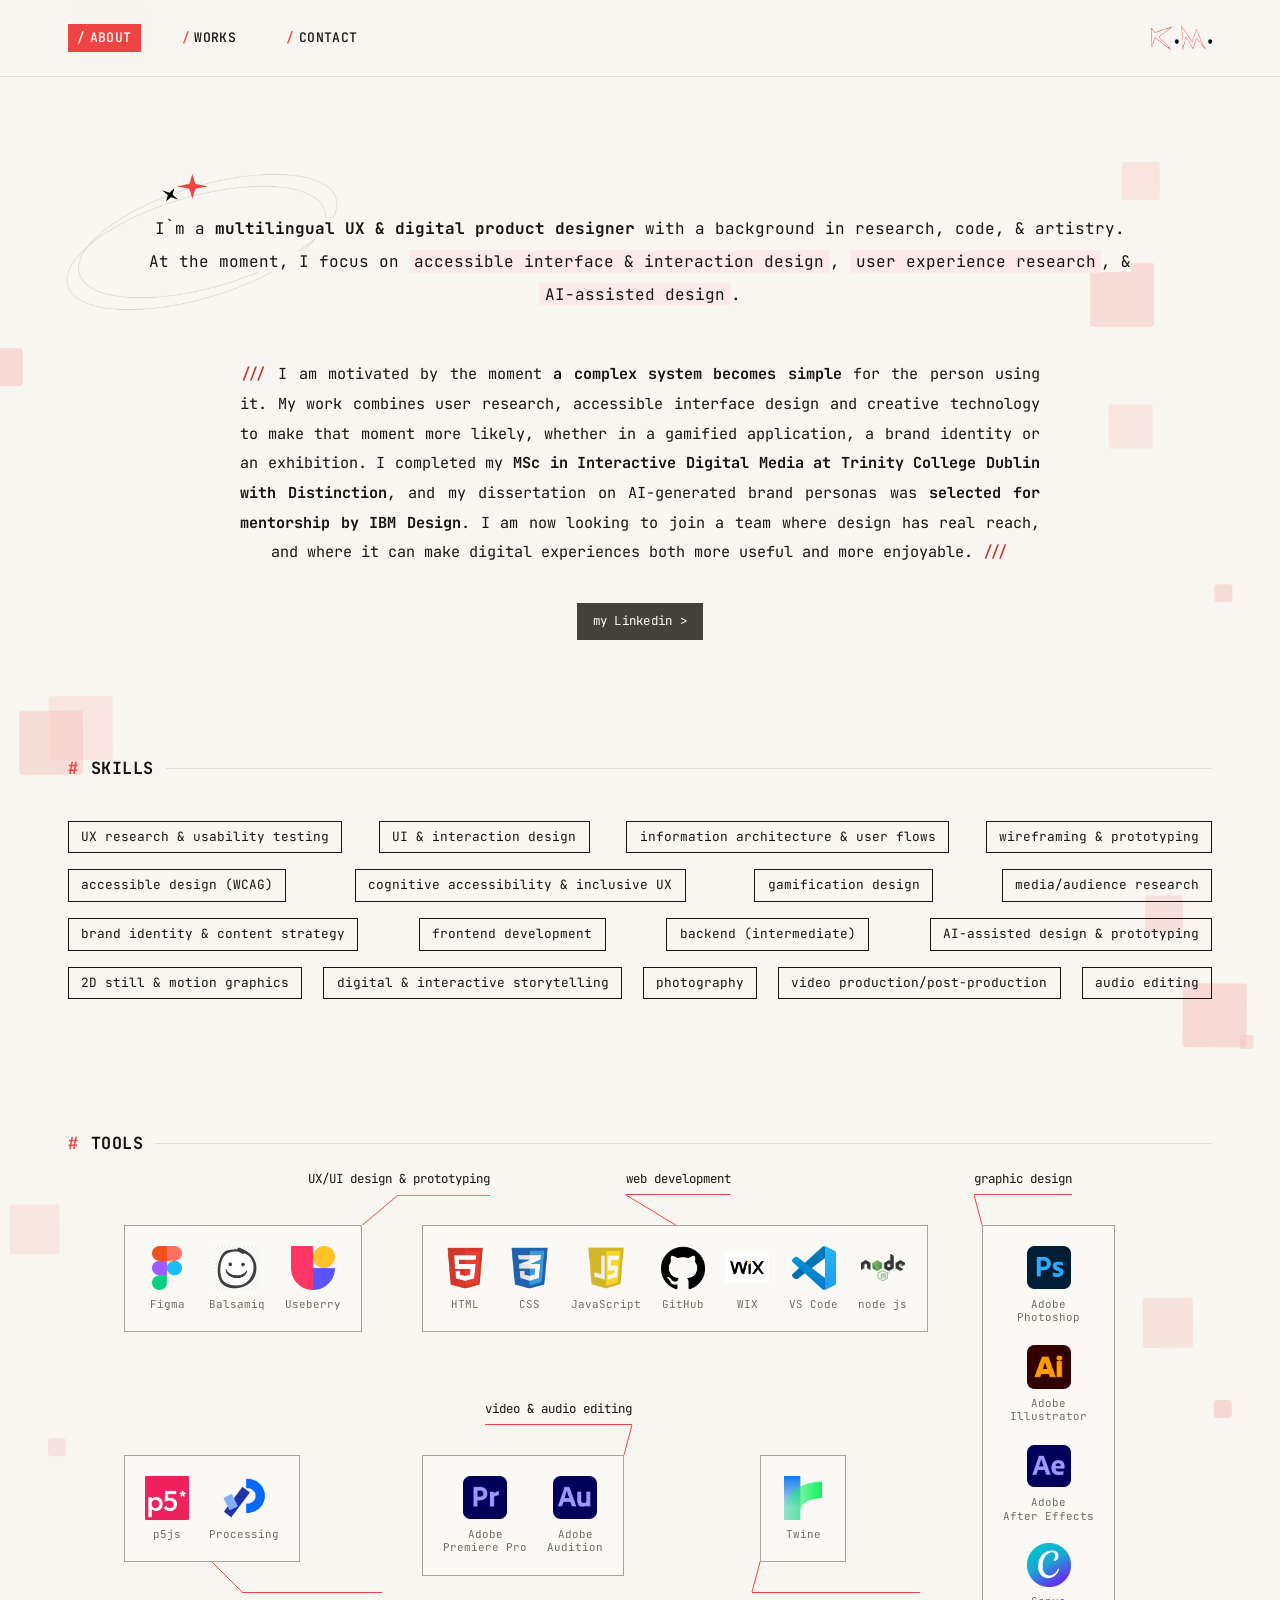
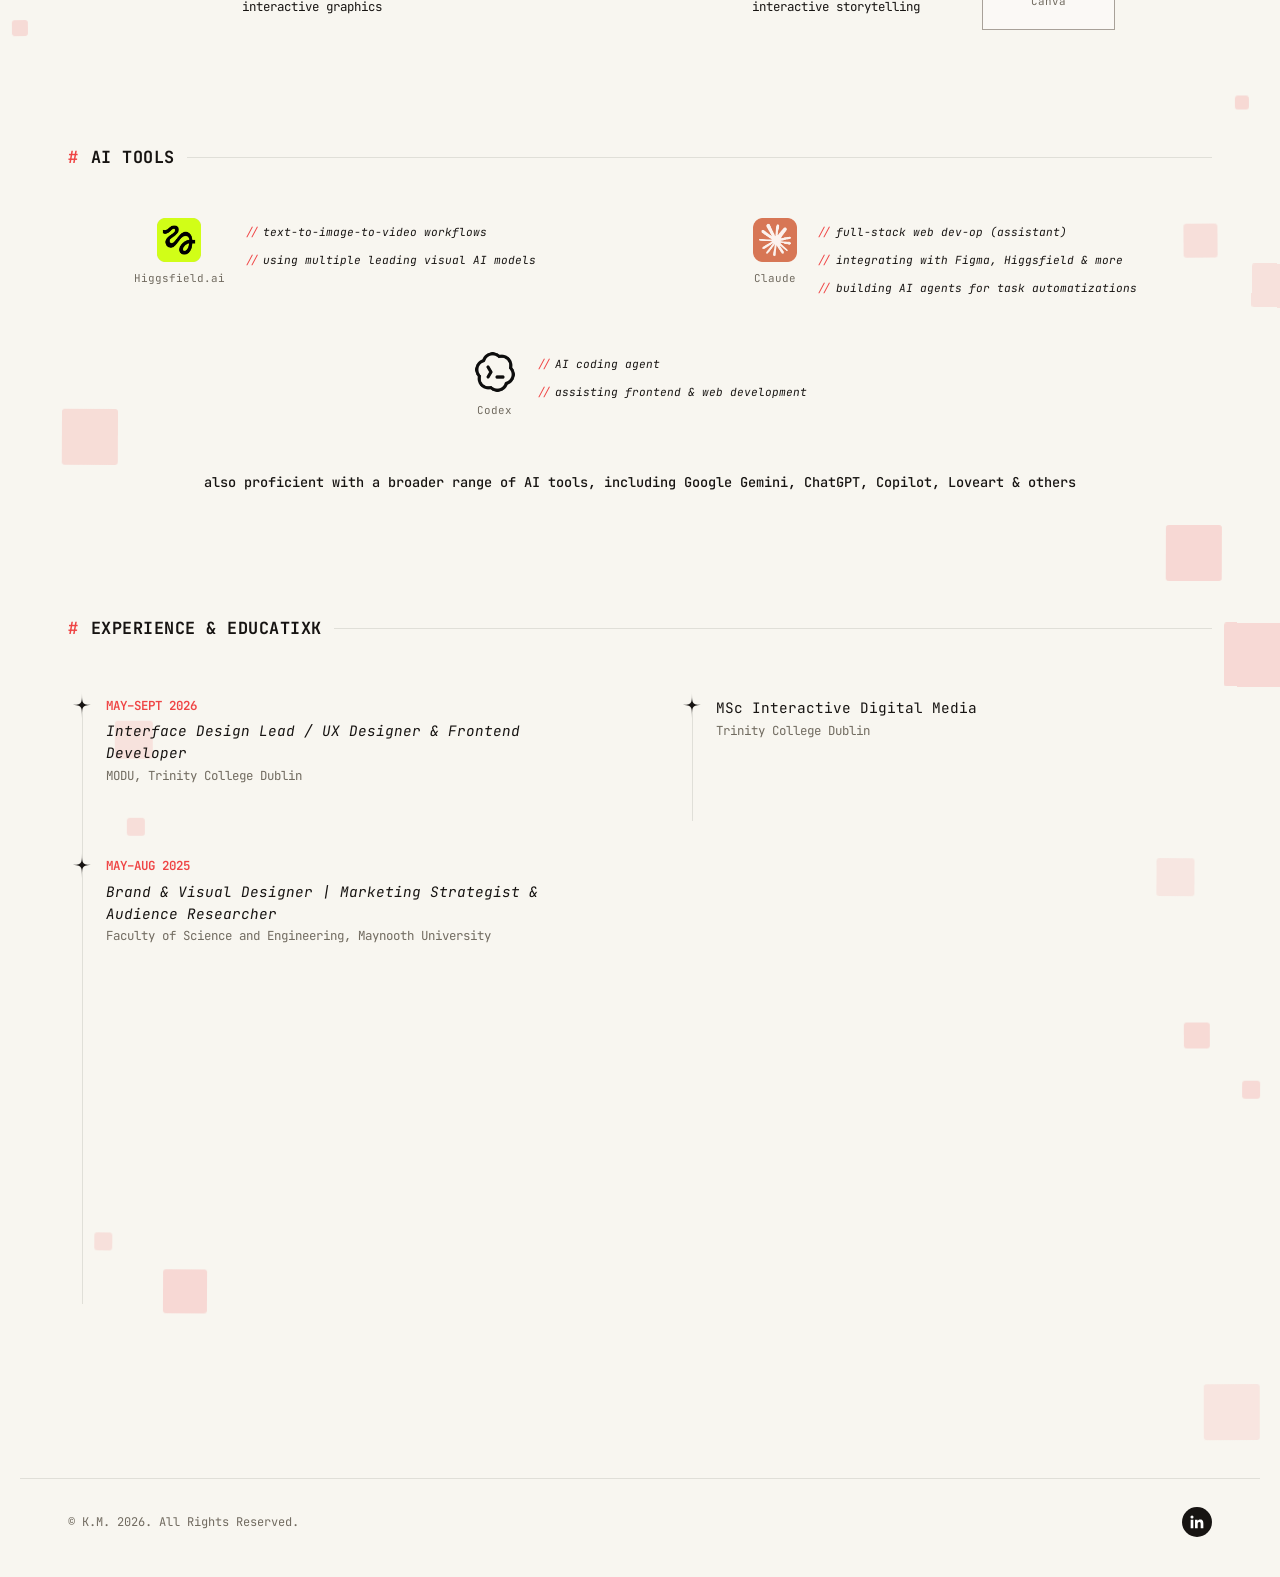
==== commit ce23d638: "c" ====
--- a/about.html
+++ b/about.html
@@ -10,7 +10,7 @@
   <link rel="preconnect" href="https://fonts.gstatic.com" crossorigin>
   <link href="https://fonts.googleapis.com/css2?family=JetBrains+Mono:ital,wght@0,300;0,400;0,500;0,600;0,700;0,800;1,400;1,500&family=Roboto+Mono:wght@400;500;600;700;800&display=swap" rel="stylesheet">
 
-  <link rel="stylesheet" href="css/style.css?v=15">
+  <link rel="stylesheet" href="css/style.css?v=16">
   <link rel="stylesheet" href="css/about.css?v=12">
 </head>
 <body>
@@ -347,13 +347,6 @@
             <p class="timeline__role">BA Media Studies</p>
             <p class="timeline__place">Maynooth University</p>
           </div>
-
-          <div class="timeline__links">
-            <a class="about-external-btn about-external-btn--block" href="assets/images/CV%20-%20K.M..pdf" target="_blank" rel="noopener noreferrer">
-              <span class="about-external-btn__text">CV</span>
-              <span class="about-external-btn__arrow" aria-hidden="true">&gt;</span>
-            </a>
-          </div>
         </div>
       </div>
     </section>
--- a/css/style.css
+++ b/css/style.css
@@ -669,6 +669,12 @@
   width: 78%;
 }
 
+/* Gapminder's landscape preview, slightly larger than the standard 75% */
+.project--larger .project__frame,
+.project--larger .project__caption {
+  width: 88%;
+}
+
 .project__link:hover .project__frame,
 .project__link:focus-visible .project__frame,
 .project__link.is-active .project__frame {
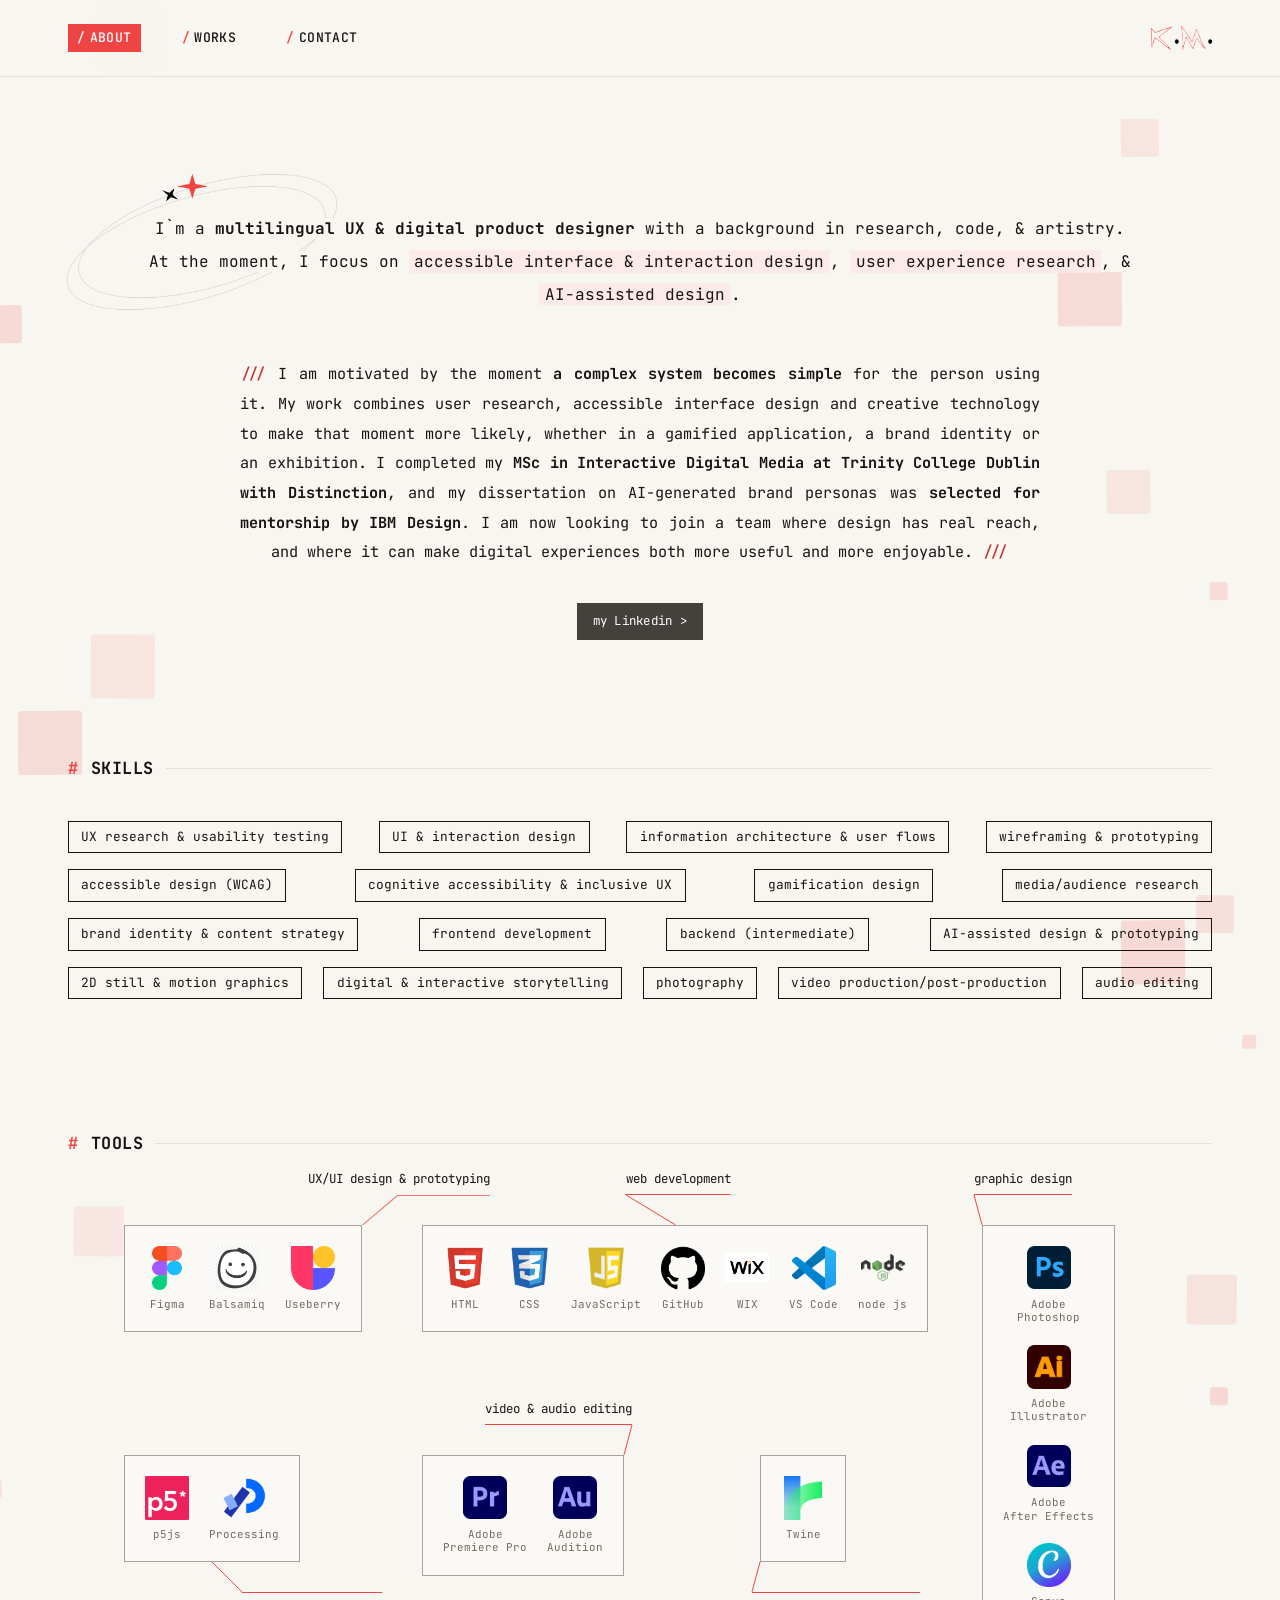
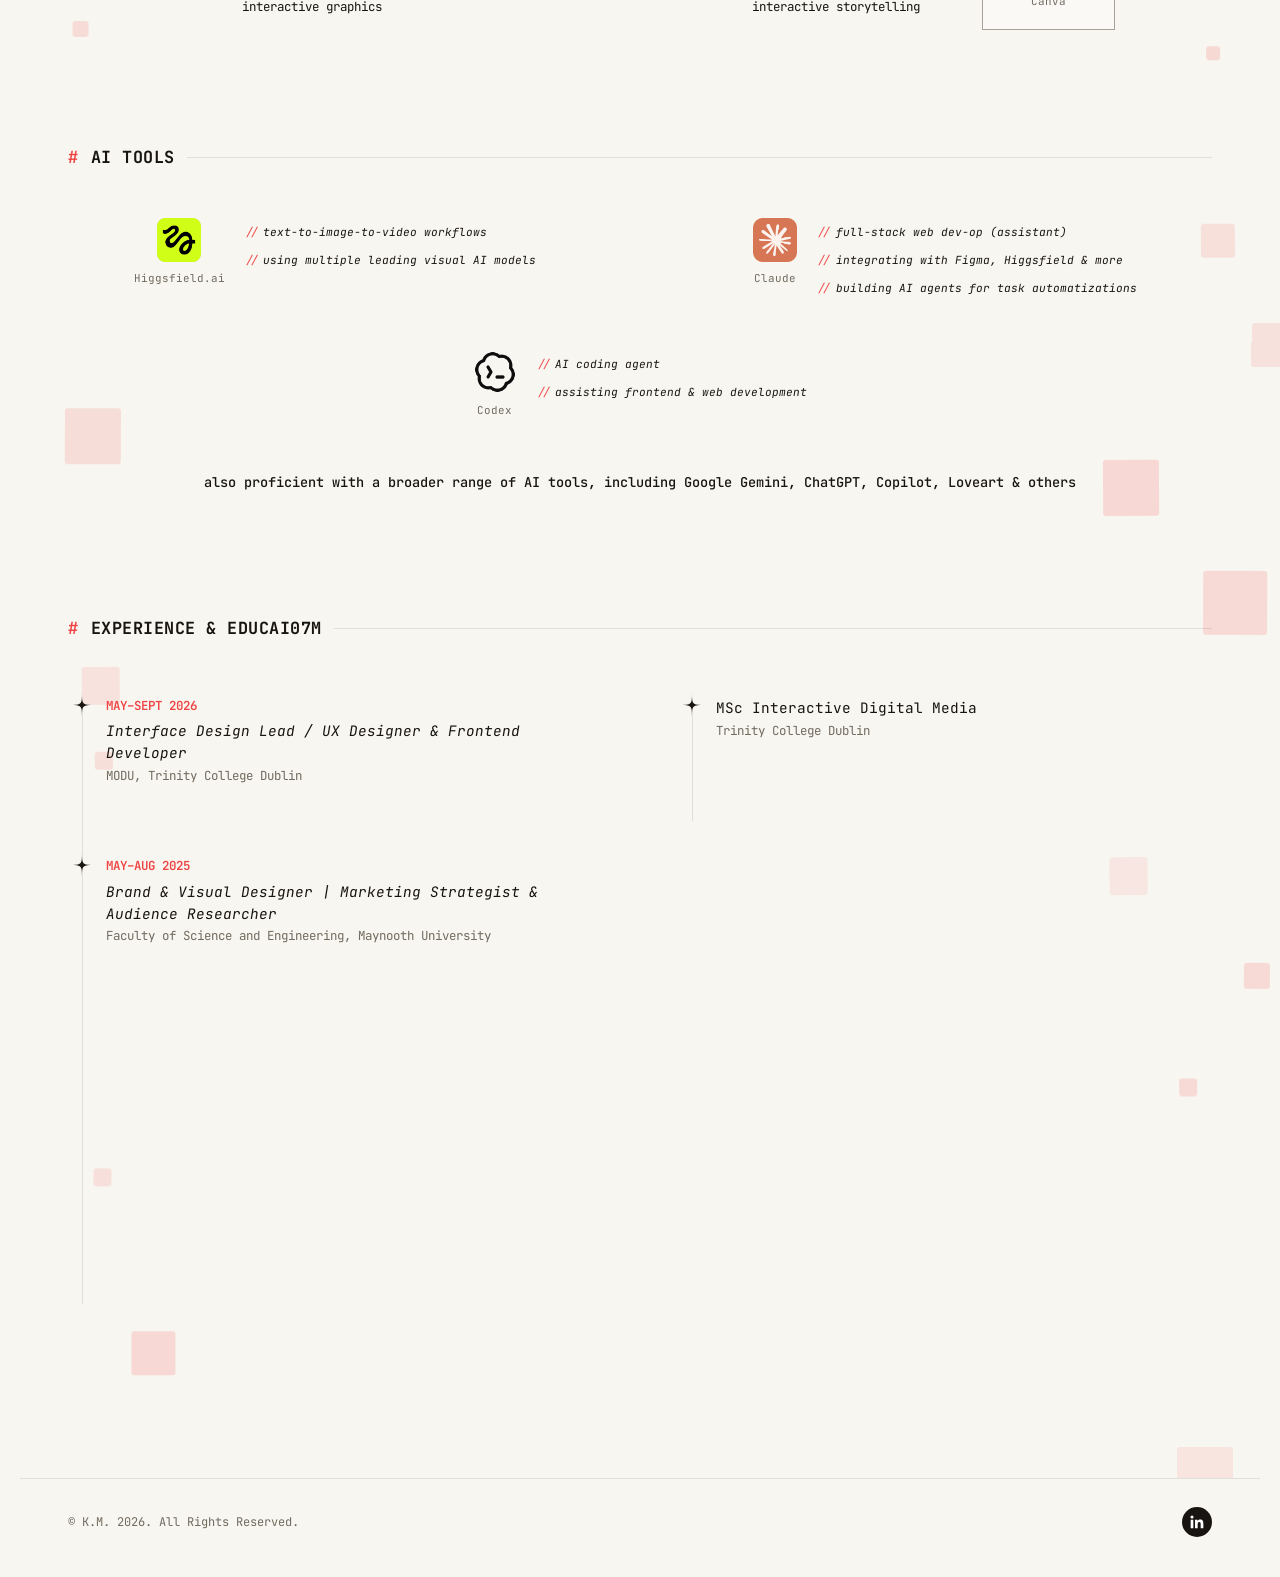
==== commit eccb3cf6: "f" ====
--- a/about.html
+++ b/about.html
@@ -362,7 +362,7 @@
     </a>
   </footer>
 
-  <script src="js/decorations.js" defer></script>
+  <script src="js/decorations.js?v=2" defer></script>
   <script src="js/scramble.js" defer></script>
   <script src="js/main.js" defer></script>
   <script src="js/mobile-notice.js" defer></script>
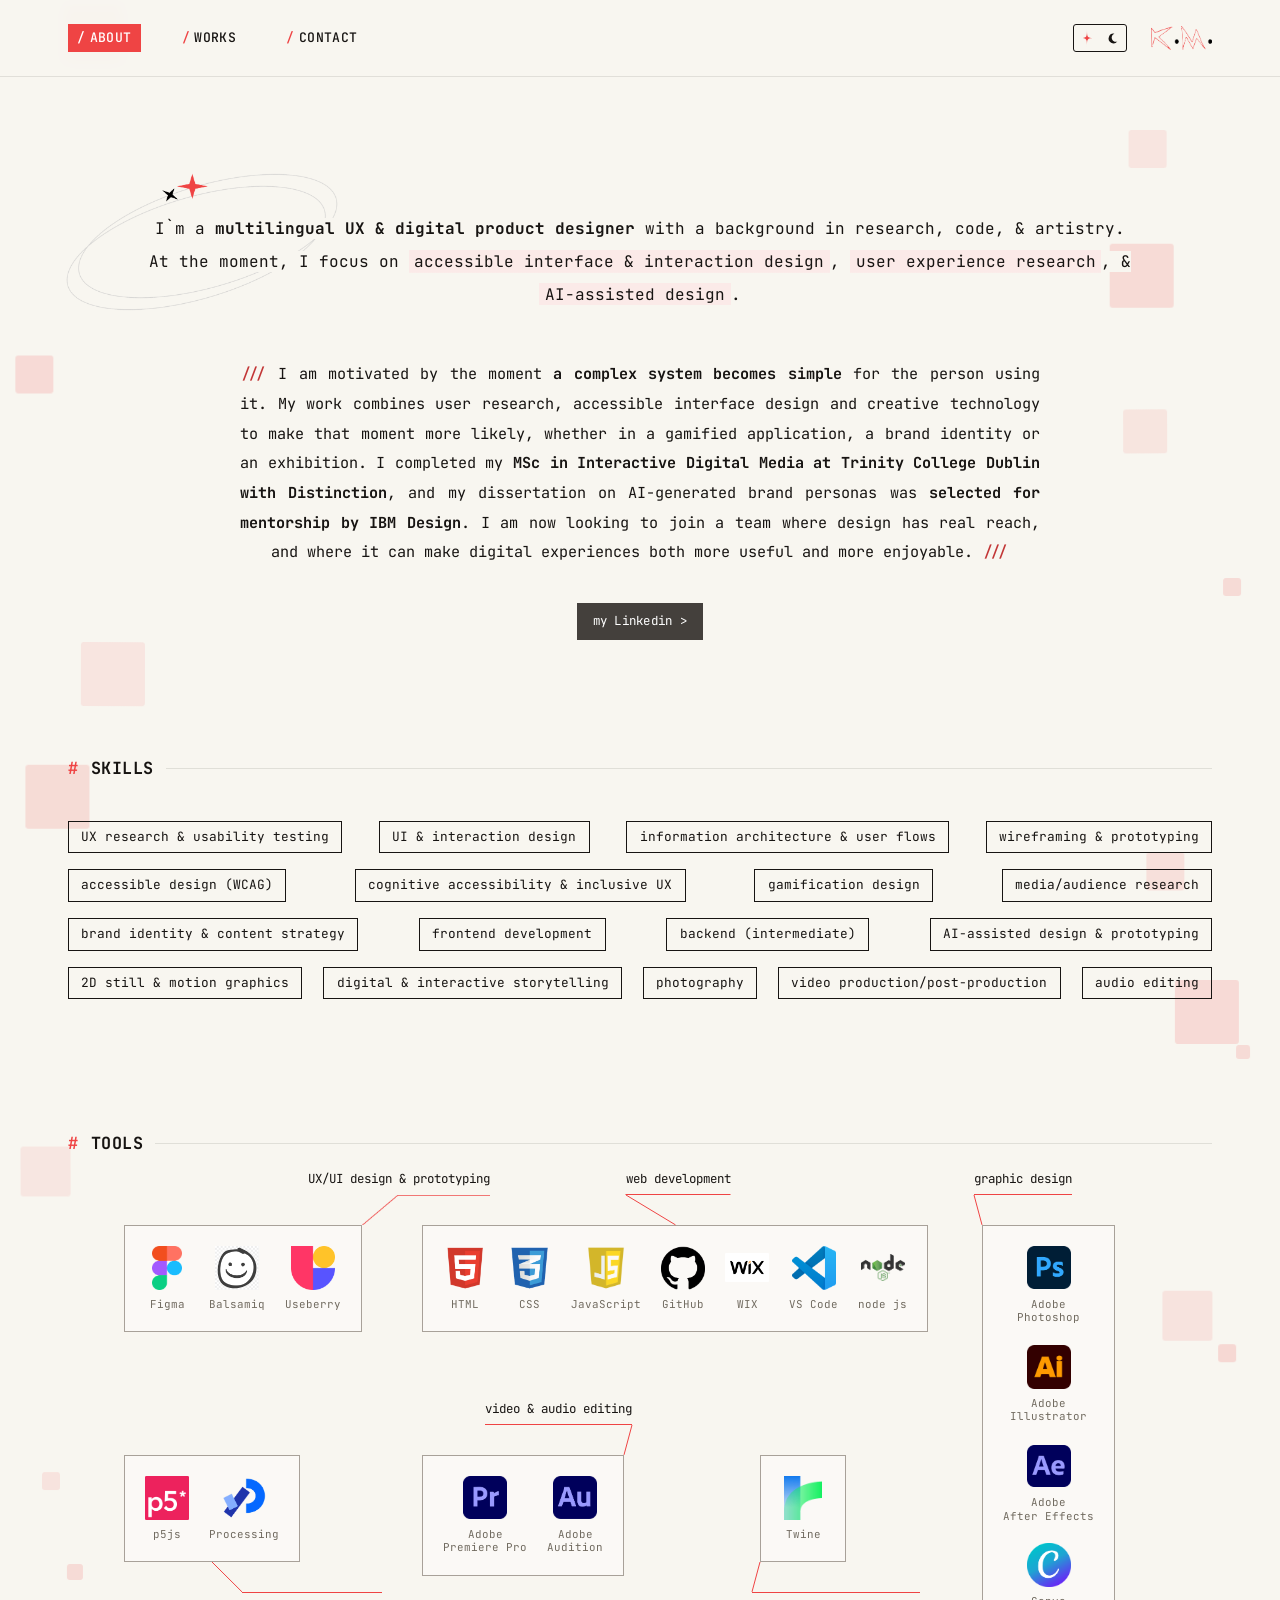
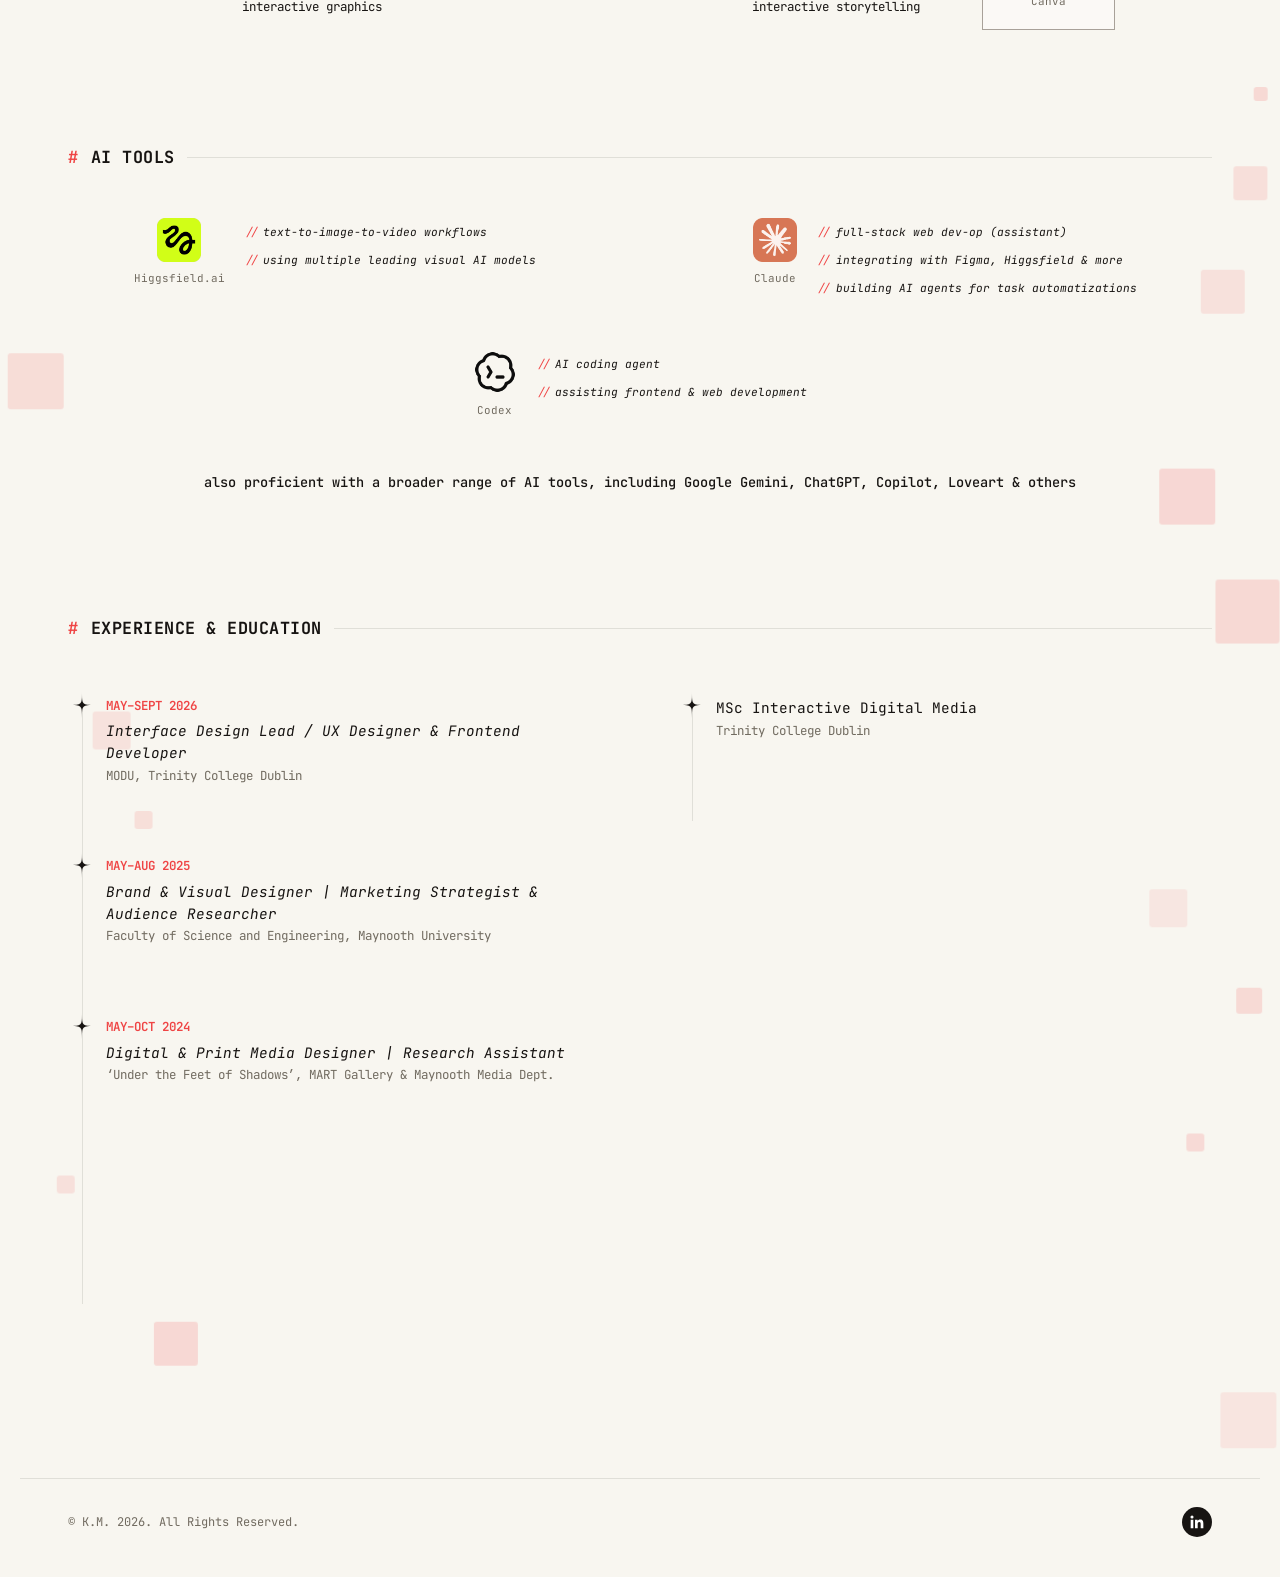
==== commit 24b5c7e3: "f" ====
--- a/about.html
+++ b/about.html
@@ -3,6 +3,7 @@
 <head>
   <meta charset="UTF-8">
   <meta name="viewport" content="width=device-width, initial-scale=1.0">
+  <script>(function(){try{var t=localStorage.getItem('theme');if(t!=='dark'&&t!=='light'){t=window.matchMedia&&matchMedia('(prefers-color-scheme: dark)').matches?'dark':'light'}document.documentElement.setAttribute('data-theme',t)}catch(e){}})();</script>
   <title>About — K.M.</title>
   <meta name="description" content="About Krystyna (K.M.) — skills, tools, AI workflow, and experience & education.">
 
@@ -10,8 +11,8 @@
   <link rel="preconnect" href="https://fonts.gstatic.com" crossorigin>
   <link href="https://fonts.googleapis.com/css2?family=JetBrains+Mono:ital,wght@0,300;0,400;0,500;0,600;0,700;0,800;1,400;1,500&family=Roboto+Mono:wght@400;500;600;700;800&display=swap" rel="stylesheet">
 
-  <link rel="stylesheet" href="css/style.css?v=16">
-  <link rel="stylesheet" href="css/about.css?v=12">
+  <link rel="stylesheet" href="css/style.css?v=17">
+  <link rel="stylesheet" href="css/about.css?v=13">
 </head>
 <body>
 <script src="js/page-loader.js"></script>
@@ -67,9 +68,16 @@
         </ul>
       </nav>
 
-      <a class="logo" href="index.html" aria-label="K.M. — home">
+      <div class="site-header__end">
+        <button class="theme-toggle" type="button" role="switch" aria-checked="false" aria-label="Night mode" title="Night mode">
+          <span class="theme-toggle__icon theme-toggle__icon--sun" aria-hidden="true"><svg viewBox="0 0 16 16" fill="currentColor" stroke="currentColor" stroke-width="1.3" stroke-linecap="round"><circle cx="8" cy="8" r="2.8" stroke="none"/><path d="M8 1.4v1.6M8 13v1.6M1.4 8H3M13 8h1.6M3.3 3.3l1.1 1.1M11.6 11.6l1.1 1.1M3.3 12.7l1.1-1.1M11.6 4.4l1.1-1.1"/></svg></span>
+          <span class="theme-toggle__icon theme-toggle__icon--moon" aria-hidden="true"><svg viewBox="0 0 16 16" fill="currentColor"><path d="M10.4 2.1a6 6 0 1 0 3.5 9.7A5.1 5.1 0 0 1 10.4 2.1z"/></svg></span>
+          <span class="theme-toggle__knob" aria-hidden="true"><svg><use href="#icon-sparkle"></use></svg></span>
+        </button>
+        <a class="logo" href="index.html" aria-label="K.M. — home">
         <img src="assets/images/K.M..png" alt="" width="72" height="24">
       </a>
+      </div>
     </div>
   </header>
 
@@ -362,6 +370,8 @@
     </a>
   </footer>
 
+  <script src="js/theme.js?v=1" defer></script>
+
   <script src="js/decorations.js?v=2" defer></script>
   <script src="js/scramble.js" defer></script>
   <script src="js/main.js" defer></script>
--- a/css/style.css
+++ b/css/style.css
@@ -29,6 +29,17 @@
   --color-border: rgba(23, 20, 18, 0.1);
   --color-white: #FFFFFF;
 
+  /* Theme-aware tokens (overridden for night mode below) */
+  --color-on-accent: #FFFFFF;            /* text on the red accent; stays white in both themes */
+  --color-header-bg: rgba(248, 246, 240, 0.92);
+  --color-link: #6440BE;
+  --color-link-hover: #3F37C9;
+  --color-border-strong: rgba(23, 20, 18, 0.22);
+  --color-stripe: rgba(23, 20, 18, 0.045);
+  --color-surface-soft: #FBF9F6;
+  --color-placeholder: #E7E3DC;
+  --color-tool-border: #a8a199;
+
   /* Typography */
   --font-mono: 'JetBrains Mono', 'Courier New', Courier, monospace;
   --font-script: 'Caveat', cursive;
@@ -47,6 +58,31 @@
 
   /* Header */
   --header-height: 76px;
+}
+
+/* Night mode: same warm palette, inverted. --color-white is the "surface"
+   colour (cards, pop-ups) and --color-dark the "ink" colour, so components that
+   pair them (dark button + white text) simply swap and stay legible. */
+html[data-theme="dark"] {
+  color-scheme: dark;
+  --color-bg: #14110F;
+  --color-text: #F0ECE4;
+  --color-text-muted: #A8A196;
+  --color-dark: #DAD4C9;
+  --color-white: #1E1A17;
+  --color-border: rgba(240, 236, 228, 0.14);
+  --color-orange-text: #FF8A8A;
+  --color-orange-pale: rgba(239, 68, 68, 0.3);
+  --color-orange-decoration: #6E2C2C;
+
+  --color-header-bg: rgba(20, 17, 15, 0.88);
+  --color-link: #B9A2FF;
+  --color-link-hover: #D8CBFF;
+  --color-border-strong: rgba(240, 236, 228, 0.28);
+  --color-stripe: rgba(240, 236, 228, 0.05);
+  --color-surface-soft: #1A1613;
+  --color-placeholder: #2A2521;
+  --color-tool-border: #6B655C;
 }
 
 /* ---------------------------------------------------------------------
@@ -188,7 +224,7 @@
   position: sticky;
   top: 0;
   z-index: 100;
-  background: rgba(248, 246, 240, 0.92);
+  background: var(--color-header-bg);
   backdrop-filter: blur(6px);
   -webkit-backdrop-filter: blur(6px);
   border-bottom: 1px solid var(--color-border);
@@ -235,13 +271,105 @@
 .nav-link:hover,
 .nav-link:focus-visible {
   background: var(--color-orange);
-  color: var(--color-white);
+  color: var(--color-on-accent);
 }
 
 .nav-link--active .nav-link__slash,
 .nav-link:hover .nav-link__slash,
 .nav-link:focus-visible .nav-link__slash {
-  color: var(--color-white);
+  color: var(--color-on-accent);
+}
+
+.site-header__end {
+  display: flex;
+  align-items: center;
+  gap: clamp(0.9rem, 2vw, 1.5rem);
+}
+
+/* night-mode switch: a squared track (like the site's squares) with a red
+   sparkle that slides across and turns as the theme changes */
+.theme-toggle {
+  position: relative;
+  flex: none;
+  width: 54px;
+  height: 28px;
+  padding: 0;
+  border: 1.5px solid var(--color-text);
+  border-radius: 3px;
+  background: transparent;
+  color: var(--color-text);
+  cursor: pointer;
+  transition: border-color var(--transition-fast) var(--ease-soft),
+              background-color var(--transition-fast) var(--ease-soft),
+              transform var(--transition-fast) var(--ease-soft);
+}
+
+.theme-toggle:hover {
+  border-color: var(--color-orange);
+  background: var(--color-orange-pale);
+}
+
+.theme-toggle:focus-visible {
+  outline: 2px solid var(--color-orange);
+  outline-offset: 3px;
+}
+
+.theme-toggle:active {
+  transform: scale(0.96);
+}
+
+.theme-toggle__icon {
+  position: absolute;
+  top: 50%;
+  width: 13px;
+  height: 13px;
+  margin-top: -6.5px;
+  transition: opacity 0.3s var(--ease-soft);
+}
+
+.theme-toggle__icon svg {
+  display: block;
+  width: 100%;
+  height: 100%;
+}
+
+.theme-toggle__icon--moon { right: 7px; opacity: 1; }
+.theme-toggle__icon--sun  { left: 7px;  opacity: 0; }
+
+.theme-toggle__knob {
+  position: absolute;
+  top: 50%;
+  left: 3px;
+  width: 20px;
+  height: 20px;
+  margin-top: -10px;
+  color: var(--color-orange);
+  transition: transform 0.5s var(--ease-out);
+}
+
+.theme-toggle__knob svg {
+  display: block;
+  width: 100%;
+  height: 100%;
+}
+
+html[data-theme="dark"] .theme-toggle__knob {
+  transform: translateX(26px) rotate(180deg);
+}
+
+html[data-theme="dark"] .theme-toggle__icon--moon { opacity: 0; }
+html[data-theme="dark"] .theme-toggle__icon--sun  { opacity: 1; }
+
+/* short colour cross-fade, applied by theme.js only while switching */
+html.theme-transition,
+html.theme-transition *,
+html.theme-transition *::before,
+html.theme-transition *::after {
+  transition: background-color 0.4s var(--ease-soft),
+              color 0.4s var(--ease-soft),
+              border-color 0.4s var(--ease-soft),
+              fill 0.4s var(--ease-soft),
+              stroke 0.4s var(--ease-soft) !important;
 }
 
 .logo img {
@@ -1172,3 +1300,21 @@
     transition-duration: 0.01ms !important;
   }
 }
+
+
+/* ---------------------------------------------------------------------
+   13. NIGHT-MODE ARTWORK TWEAKS
+   Images drawn dark-on-transparent would vanish on the dark page.
+   --------------------------------------------------------------------- */
+html[data-theme="dark"] .logo img {
+  filter: invert(1) hue-rotate(180deg);   /* black dots turn light, the red stays red */
+}
+
+html[data-theme="dark"] .hero__heading-globe img {
+  opacity: 0.55;
+}
+
+html[data-theme="dark"] img[src$="git 2.png"],
+html[data-theme="dark"] img[src$="codex.png"] {
+  filter: invert(1);
+}
--- a/css/about.css
+++ b/css/about.css
@@ -222,11 +222,11 @@
 .tool-group--twine     { grid-column: 2; grid-row: 2; justify-self: start; }
 
 .tool-group__box {
-  border: 1px solid #a8a199;
+  border: 1px solid var(--color-tool-border);
   padding: 1.25rem;
   display: inline-flex;
   gap: 1.25rem;
-  background: #FBF9F6;
+  background: var(--color-surface-soft);
 }
 
 .tool-group__box--row {
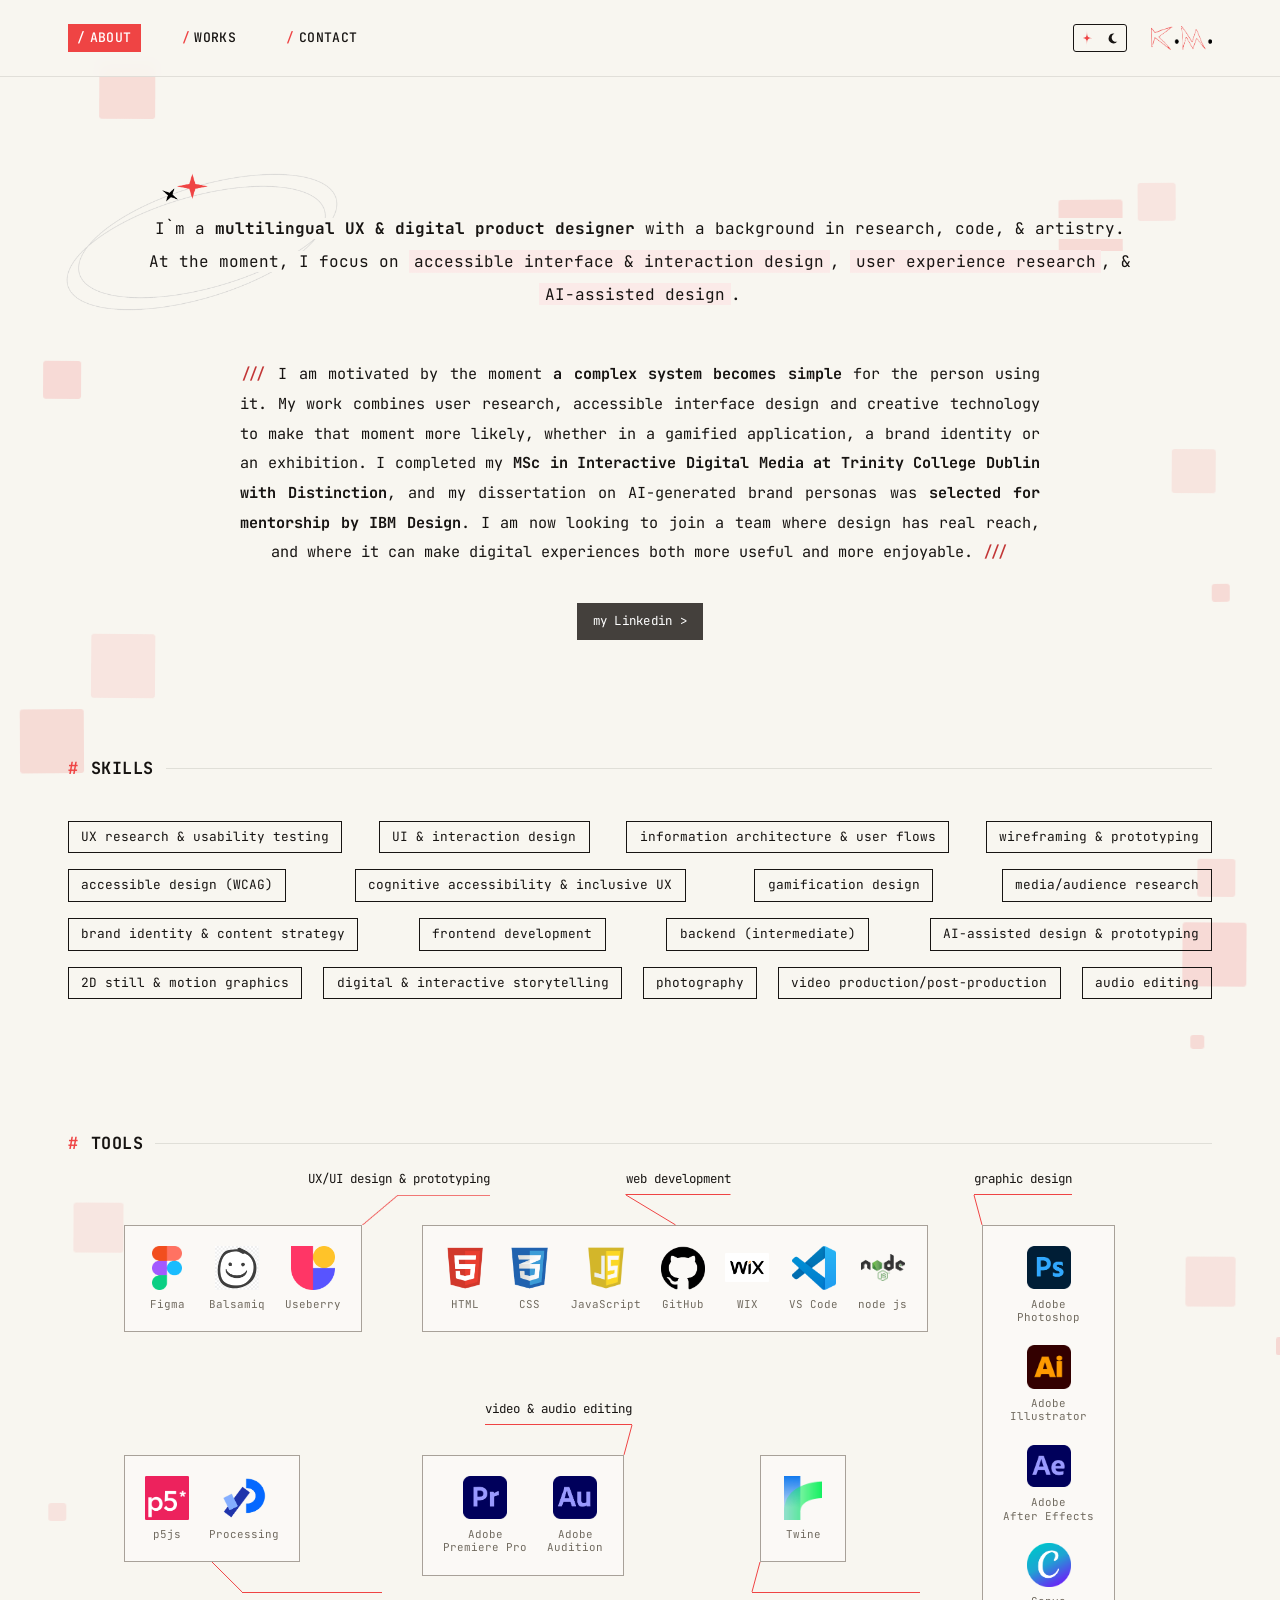
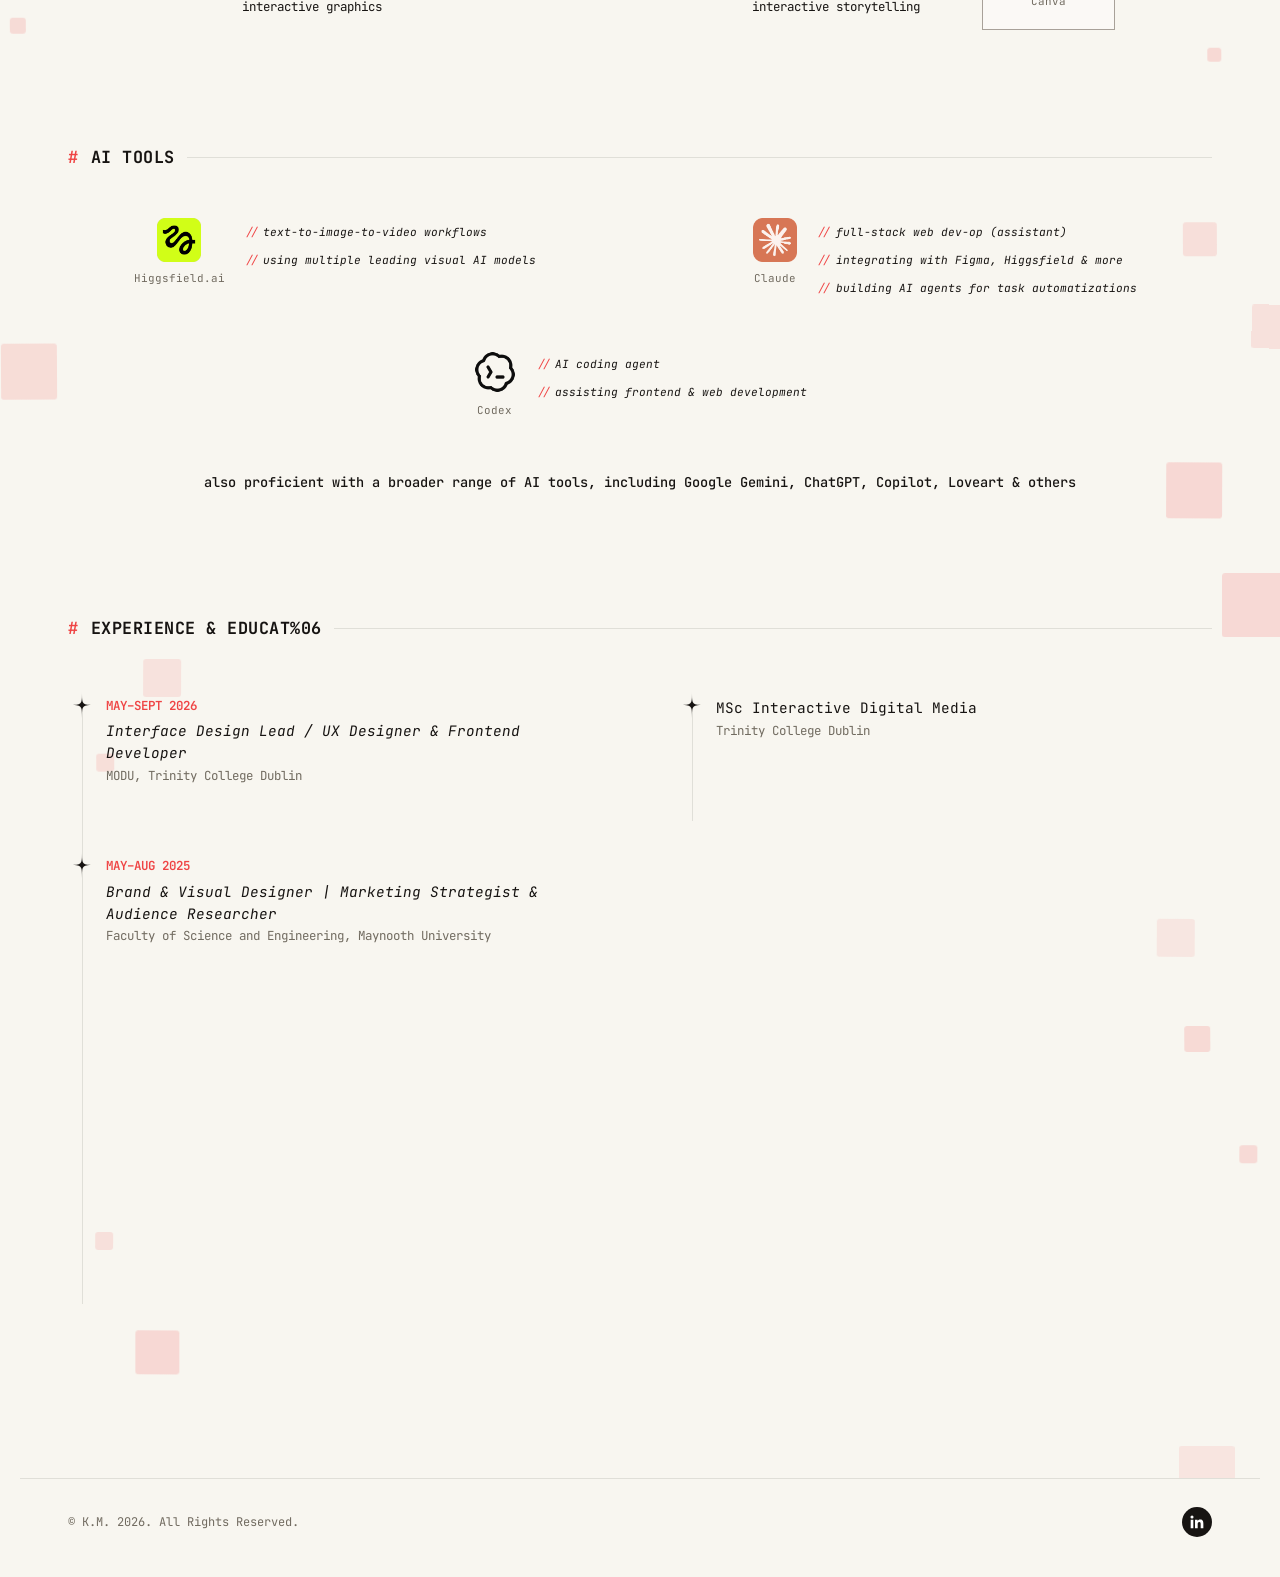
==== commit 48429ef8: "g" ====
--- a/about.html
+++ b/about.html
@@ -3,7 +3,7 @@
 <head>
   <meta charset="UTF-8">
   <meta name="viewport" content="width=device-width, initial-scale=1.0">
-  <script>(function(){try{var t=localStorage.getItem('theme');if(t!=='dark'&&t!=='light'){t=window.matchMedia&&matchMedia('(prefers-color-scheme: dark)').matches?'dark':'light'}document.documentElement.setAttribute('data-theme',t)}catch(e){}})();</script>
+  <script>(function(){try{var t=localStorage.getItem('theme');if(t!=='dark'&&t!=='light'){t='light'}document.documentElement.setAttribute('data-theme',t)}catch(e){}})();</script>
   <title>About — K.M.</title>
   <meta name="description" content="About Krystyna (K.M.) — skills, tools, AI workflow, and experience & education.">
 
@@ -370,7 +370,7 @@
     </a>
   </footer>
 
-  <script src="js/theme.js?v=1" defer></script>
+  <script src="js/theme.js?v=2" defer></script>
 
   <script src="js/decorations.js?v=2" defer></script>
   <script src="js/scramble.js" defer></script>
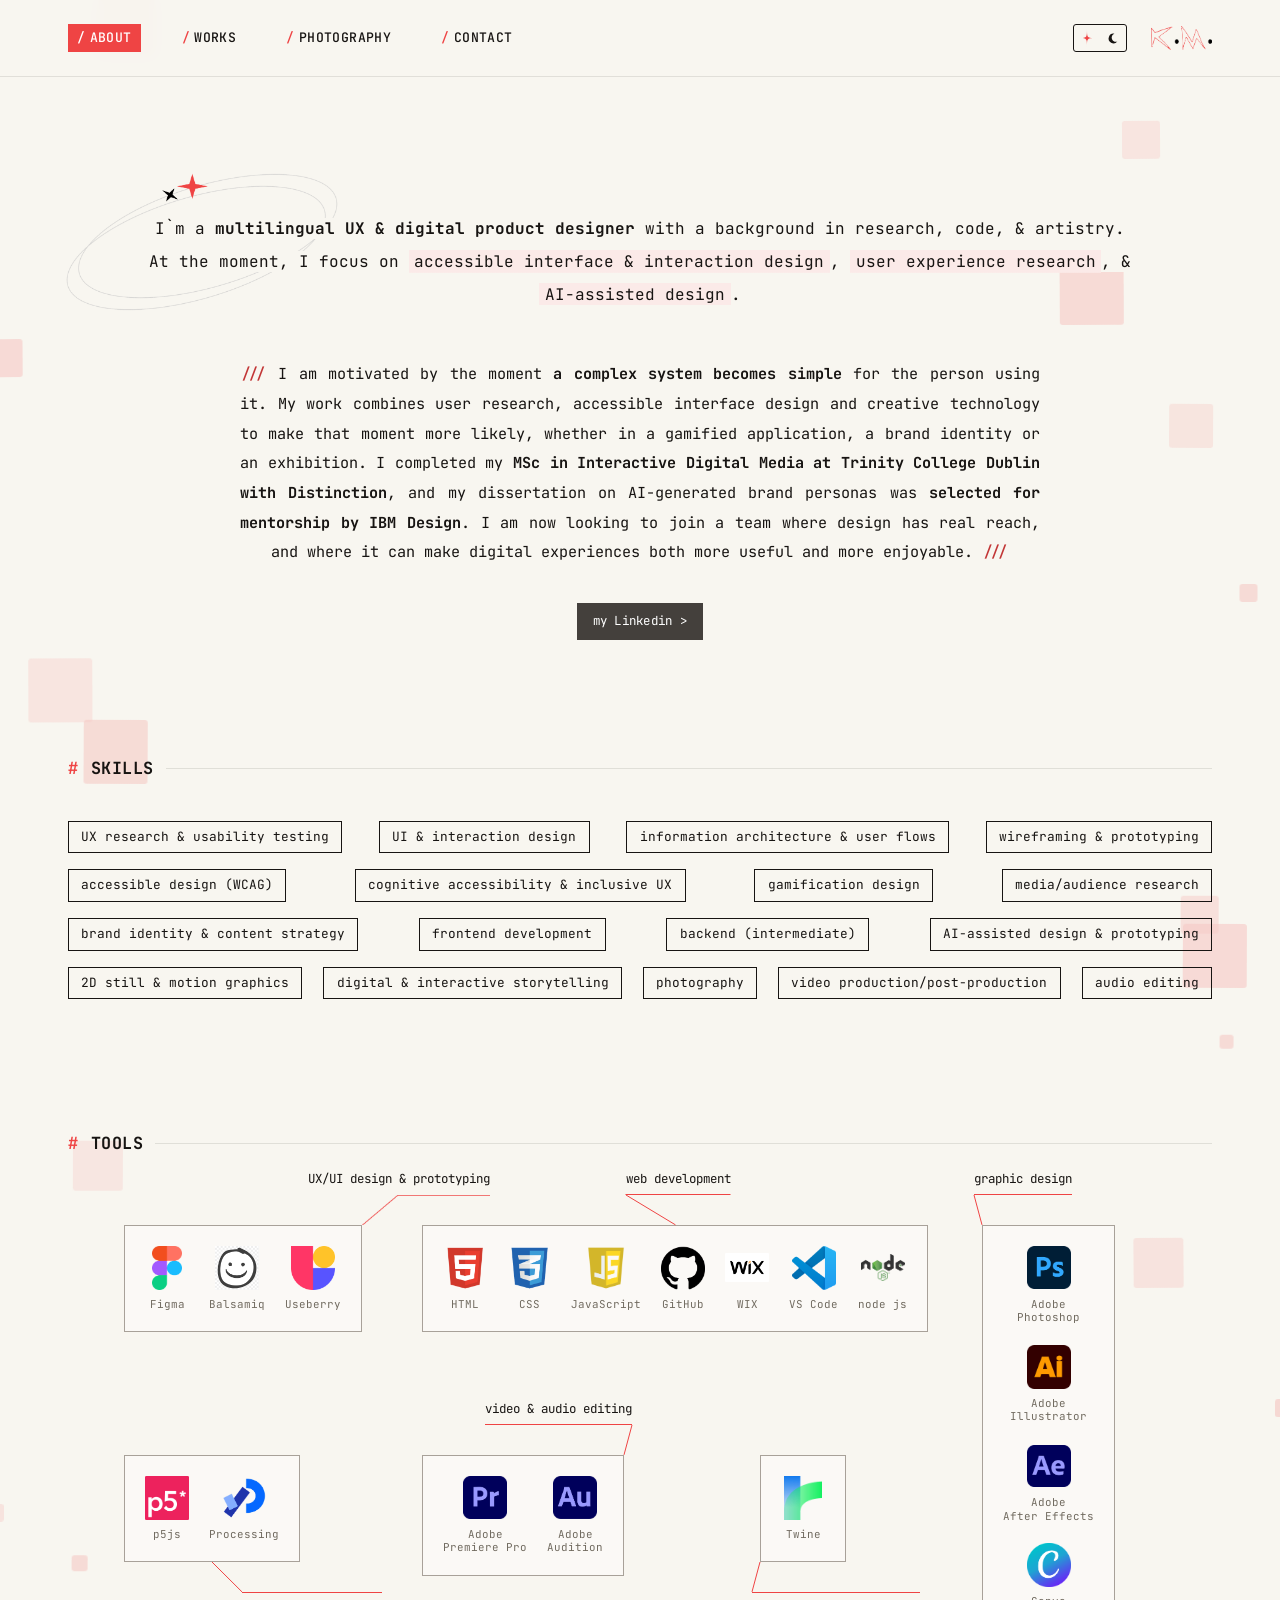
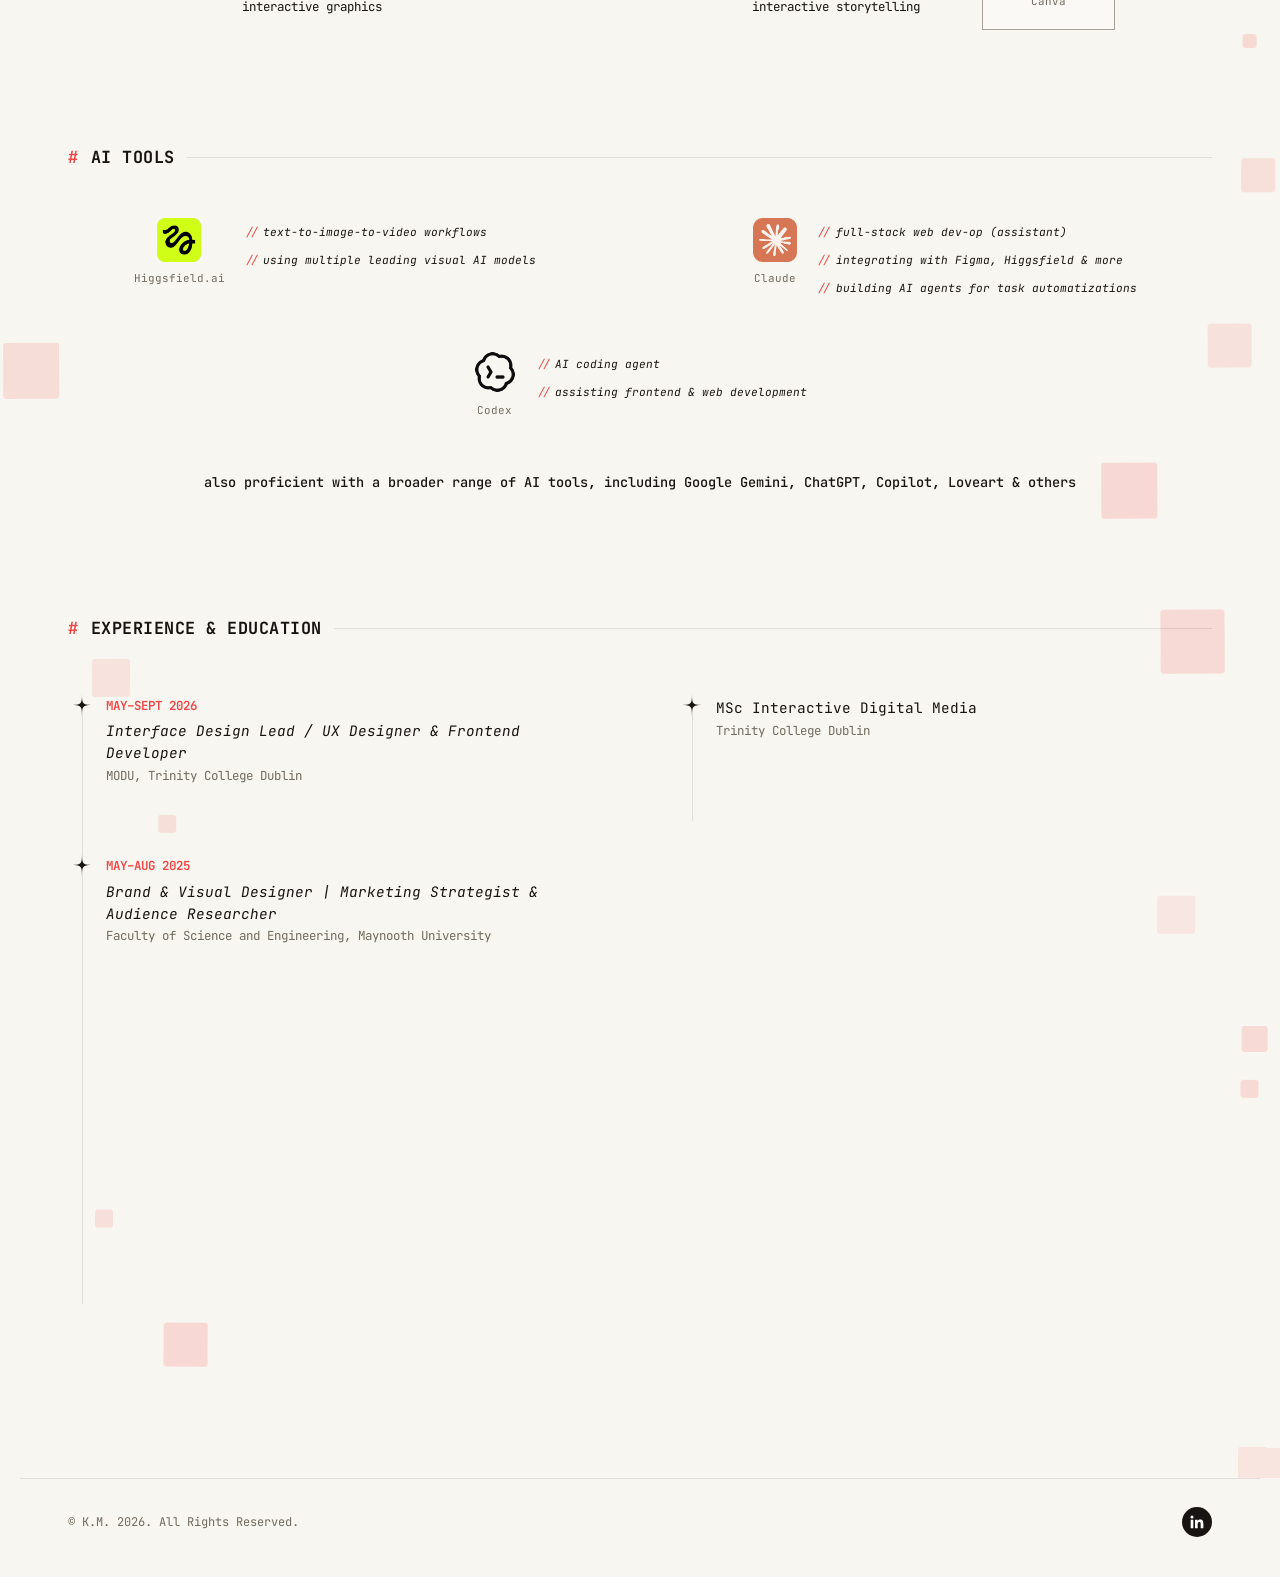
==== commit 17f606cb: "d" ====
--- a/about.html
+++ b/about.html
@@ -64,6 +64,7 @@
         <ul class="primary-nav__list" id="primary-nav-list">
           <li><a class="nav-link nav-link--active" href="about.html" aria-current="page"><span class="nav-link__slash">/</span> <span class="nav-link__label" data-text="ABOUT">ABOUT</span></a></li>
           <li><a class="nav-link" href="index.html"><span class="nav-link__slash">/</span> <span class="nav-link__label" data-text="WORKS">WORKS</span></a></li>
+          <li><a class="nav-link" href="photography.html"><span class="nav-link__slash">/</span> <span class="nav-link__label" data-text="PHOTOGRAPHY">PHOTOGRAPHY</span></a></li>
           <li><a class="nav-link" href="contact.html"><span class="nav-link__slash">/</span> <span class="nav-link__label" data-text="CONTACT">CONTACT</span></a></li>
         </ul>
       </nav>
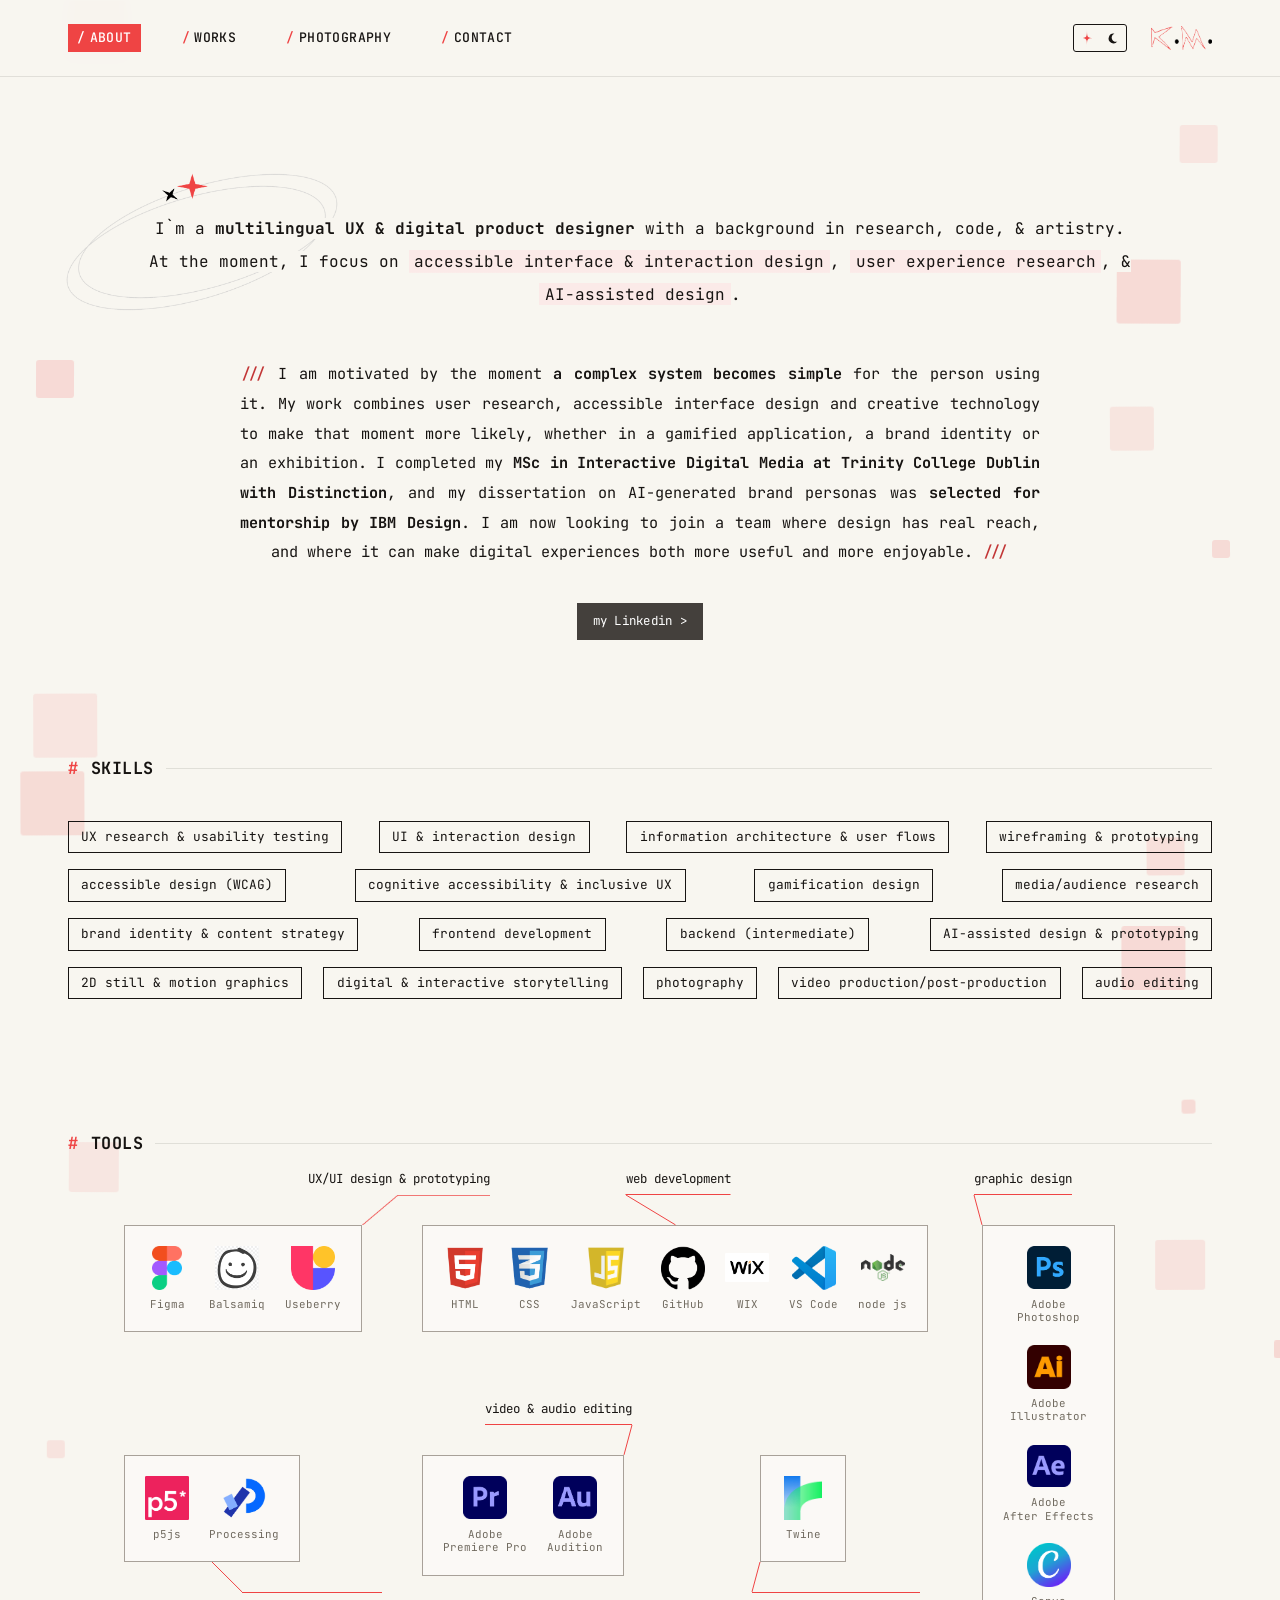
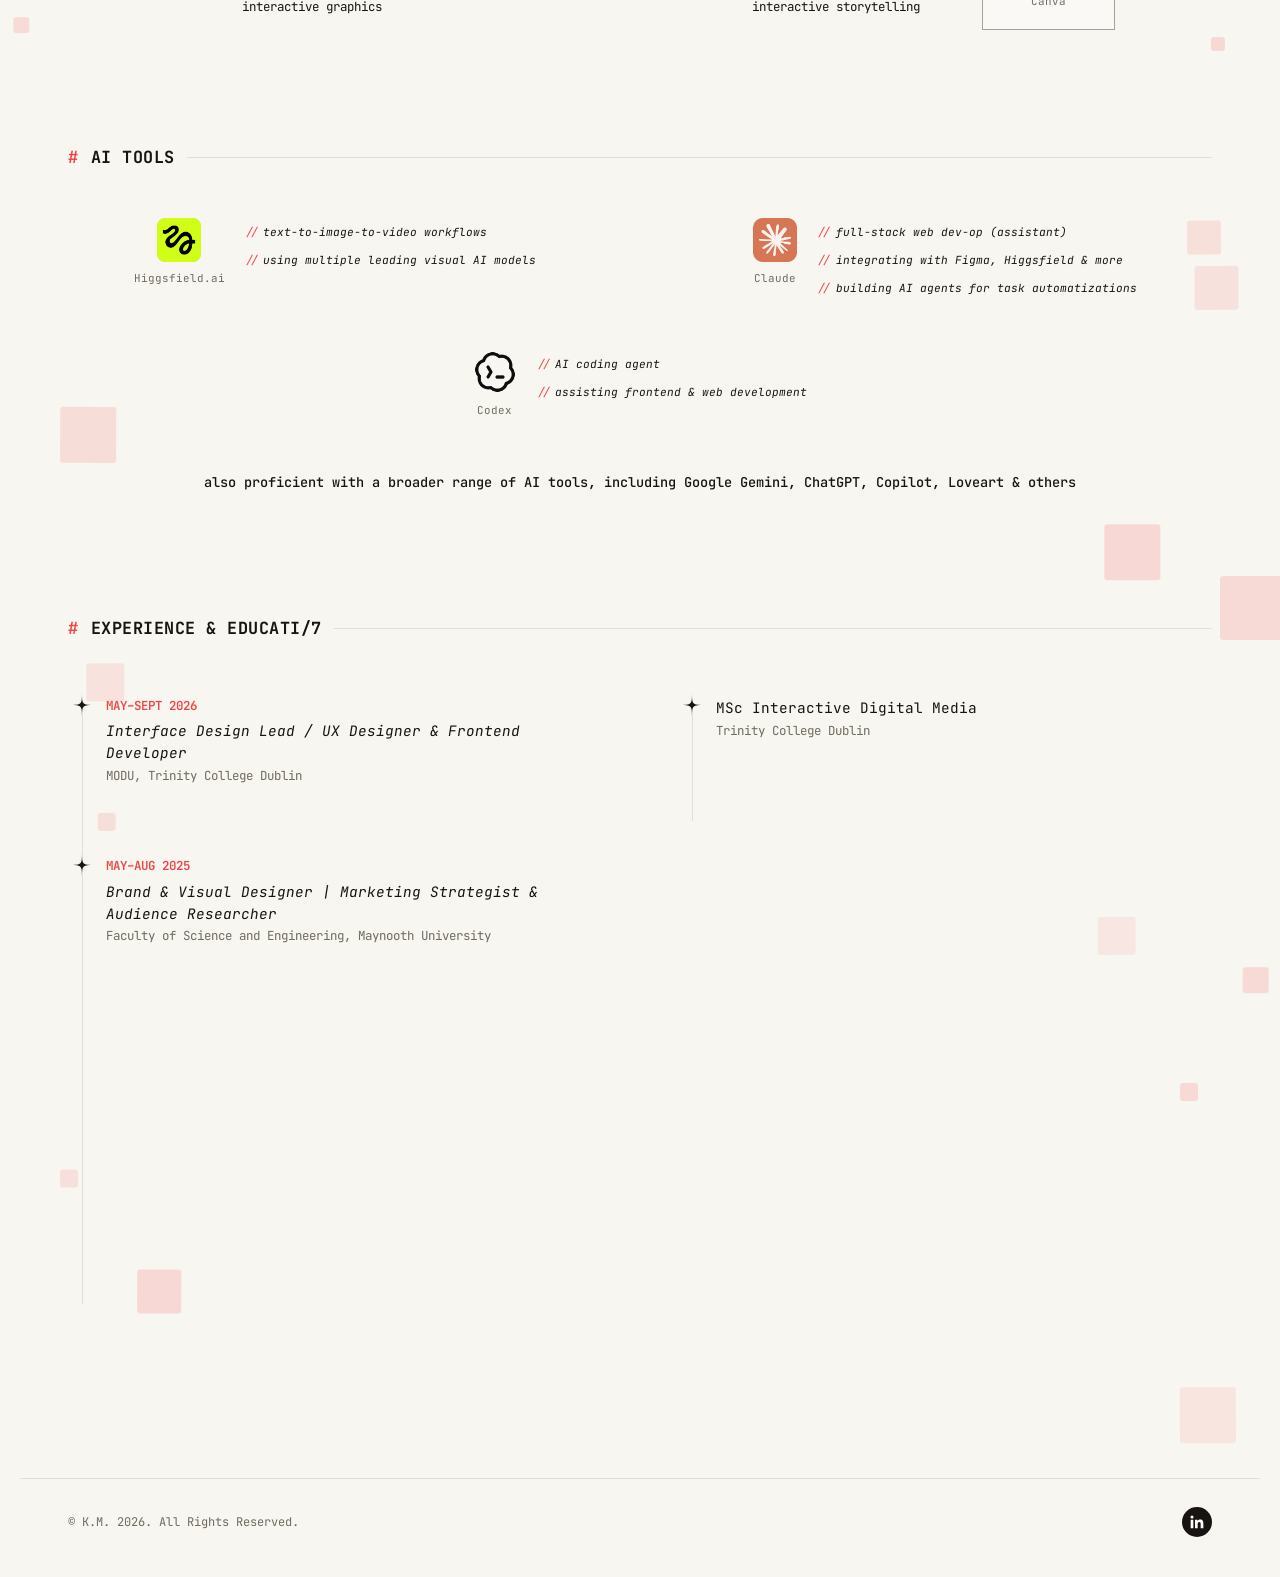
==== commit ea94709b: "dd" ====
--- a/about.html
+++ b/about.html
@@ -11,7 +11,7 @@
   <link rel="preconnect" href="https://fonts.gstatic.com" crossorigin>
   <link href="https://fonts.googleapis.com/css2?family=JetBrains+Mono:ital,wght@0,300;0,400;0,500;0,600;0,700;0,800;1,400;1,500&family=Roboto+Mono:wght@400;500;600;700;800&display=swap" rel="stylesheet">
 
-  <link rel="stylesheet" href="css/style.css?v=17">
+  <link rel="stylesheet" href="css/style.css?v=20">
   <link rel="stylesheet" href="css/about.css?v=13">
 </head>
 <body>
--- a/css/style.css
+++ b/css/style.css
@@ -688,6 +688,74 @@
   margin-bottom: 0;
 }
 
+/* "side projects": a centred label, then a three-up row (two-up on tablets,
+   single column on phones, via the breakpoints below) */
+.works__side-heading {
+  display: flex;
+  align-items: center;
+  gap: 0.75rem;
+  margin: 0 0 clamp(2rem, 4vw, 3rem);
+  padding-top: clamp(1rem, 3vw, 2rem);
+  font-family: var(--font-mono);
+  font-size: clamp(0.95rem, 0.4vw + 0.85rem, 1.05rem);
+  font-weight: 700;
+  letter-spacing: 0.03em;
+  color: var(--color-text);
+}
+
+.works__side-heading__hash {
+  color: var(--color-orange);
+}
+
+.works__side-heading__line {
+  flex: 1;
+  height: 1px;
+  background: var(--color-border);
+}
+
+.works__grid--three {
+  grid-template-columns: repeat(3, minmax(0, 1fr));
+  align-items: start;
+  gap: clamp(1.25rem, 3vw, 2.5rem);
+}
+
+.works__grid--three .project__frame,
+.works__grid--three .project__caption {
+  width: 90%;
+}
+
+/* "more coming soon" sits in the last row's right-hand column */
+.works__grid--three .works__soon {
+  grid-column: 3;
+  align-self: end;
+}
+
+.works__grid--three .works__soon__box {
+  width: 100%;
+  padding: 3rem 0 0.5rem;
+}
+
+.works__grid--three .works__soon__text {
+  font-size: clamp(1.15rem, 1.9vw, 1.9rem);
+  white-space: nowrap;
+}
+
+@media (max-width: 960px) {
+  .works__grid--three {
+    grid-template-columns: repeat(2, minmax(0, 1fr));
+  }
+
+  .works__grid--three .works__soon {
+    grid-column: 2;
+  }
+}
+
+@media (max-width: 768px) {
+  .works__grid--three .works__soon {
+    grid-column: 1;
+  }
+}
+
 .works__grid:last-child {
   margin-bottom: 0;
 }
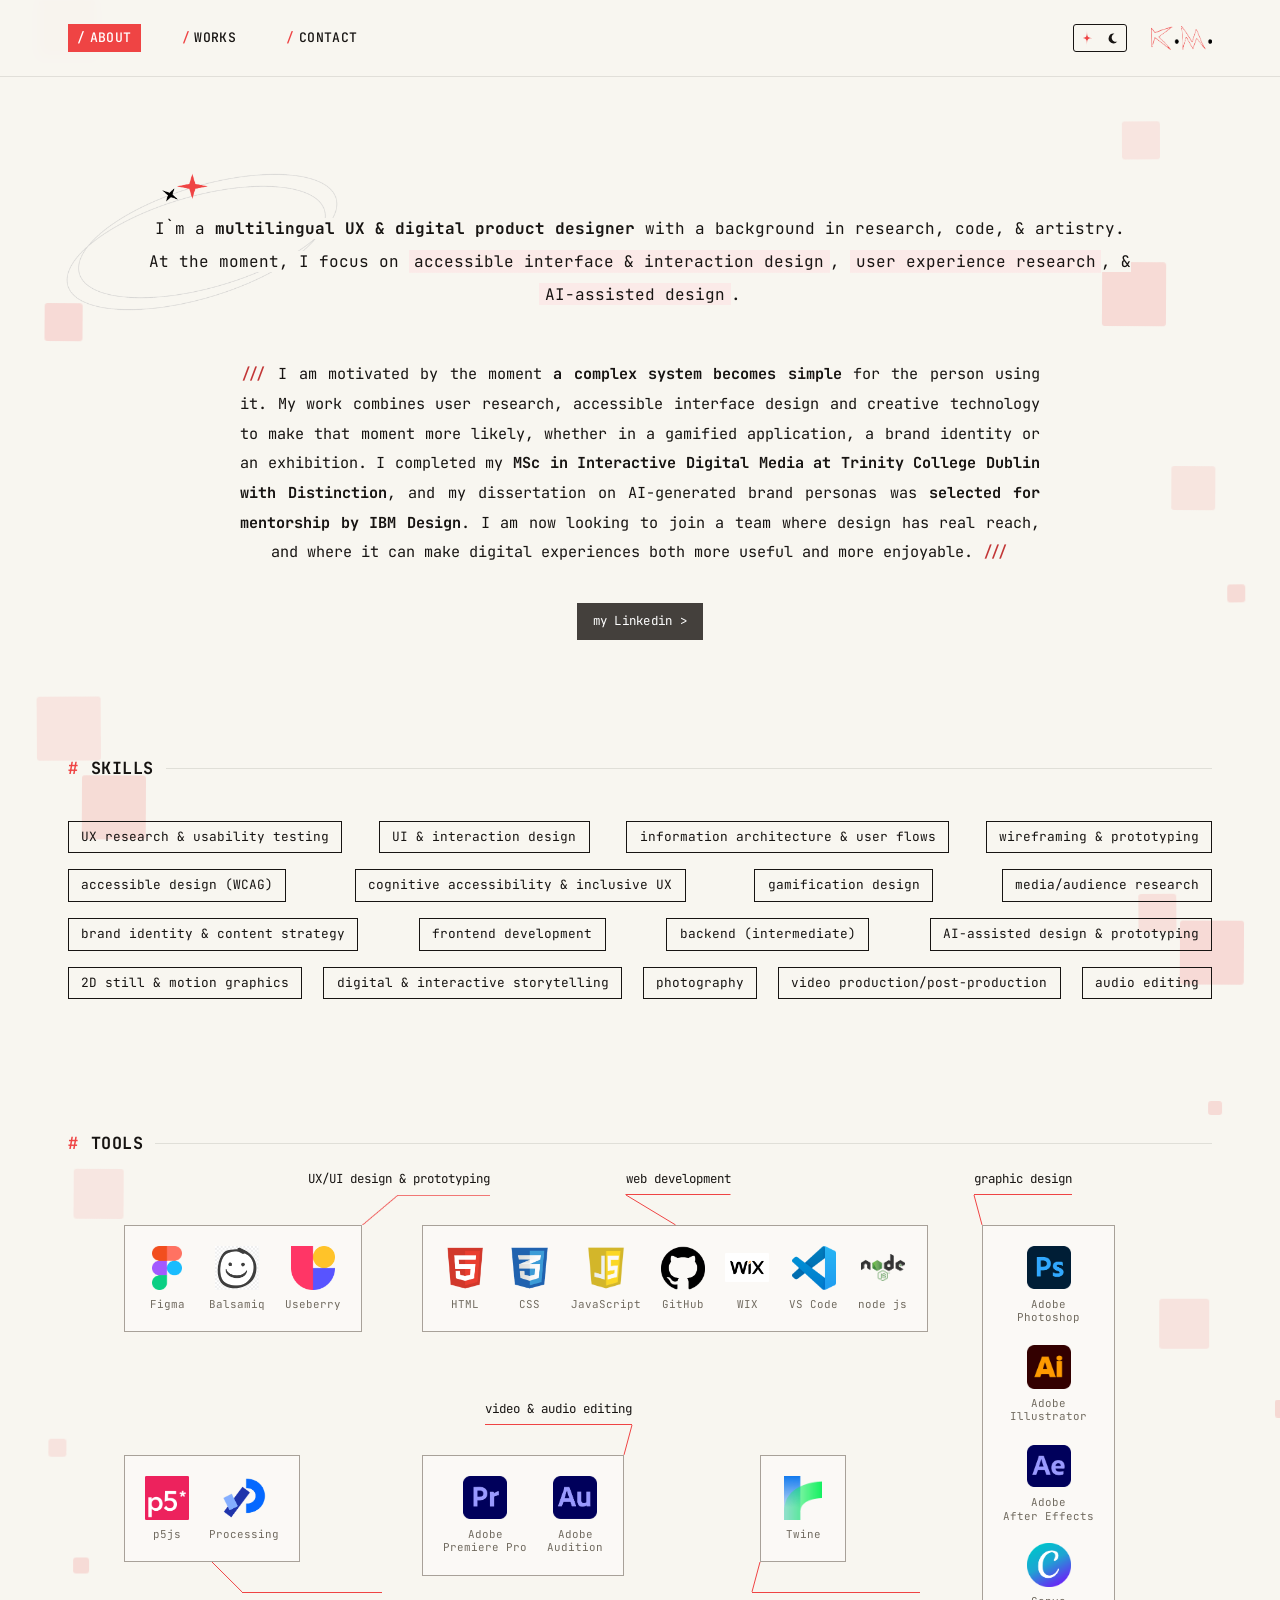
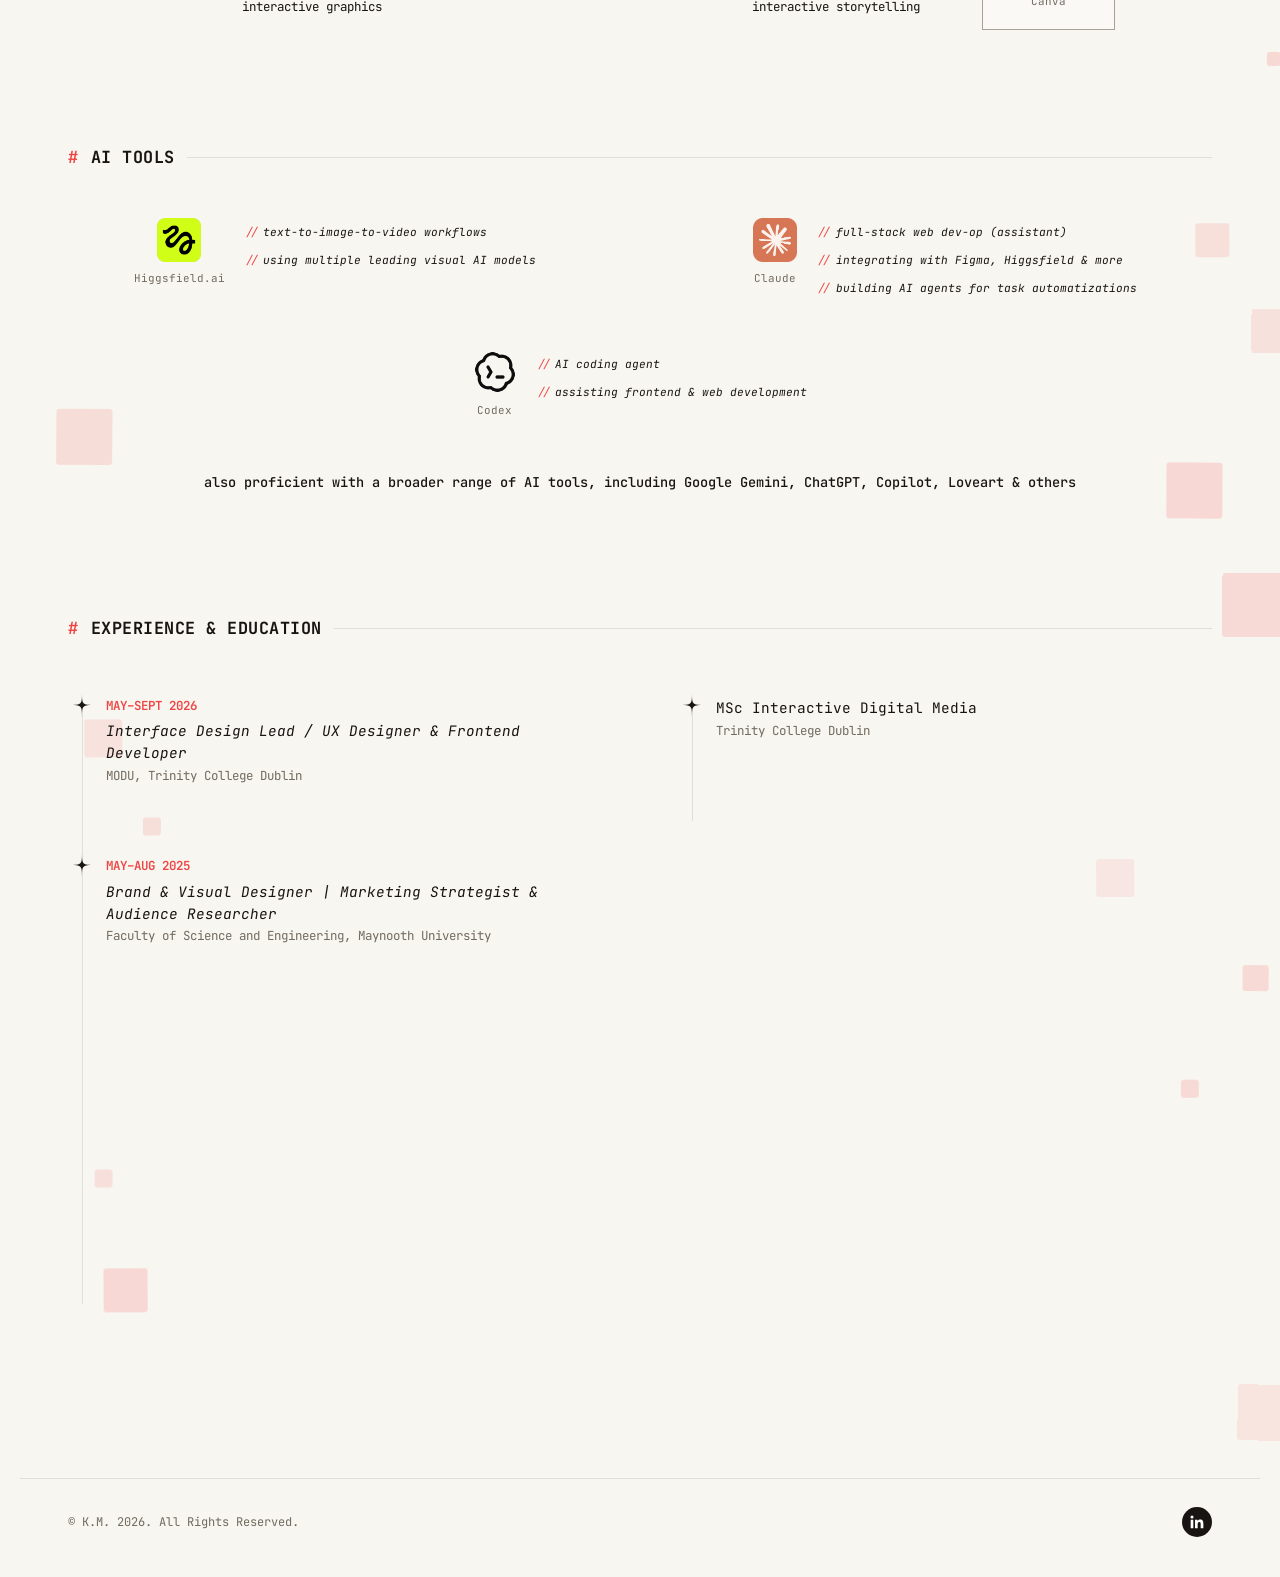
==== commit 72912a6e: "nb" ====
--- a/about.html
+++ b/about.html
@@ -64,7 +64,6 @@
         <ul class="primary-nav__list" id="primary-nav-list">
           <li><a class="nav-link nav-link--active" href="about.html" aria-current="page"><span class="nav-link__slash">/</span> <span class="nav-link__label" data-text="ABOUT">ABOUT</span></a></li>
           <li><a class="nav-link" href="index.html"><span class="nav-link__slash">/</span> <span class="nav-link__label" data-text="WORKS">WORKS</span></a></li>
-          <li><a class="nav-link" href="photography.html"><span class="nav-link__slash">/</span> <span class="nav-link__label" data-text="PHOTOGRAPHY">PHOTOGRAPHY</span></a></li>
           <li><a class="nav-link" href="contact.html"><span class="nav-link__slash">/</span> <span class="nav-link__label" data-text="CONTACT">CONTACT</span></a></li>
         </ul>
       </nav>
